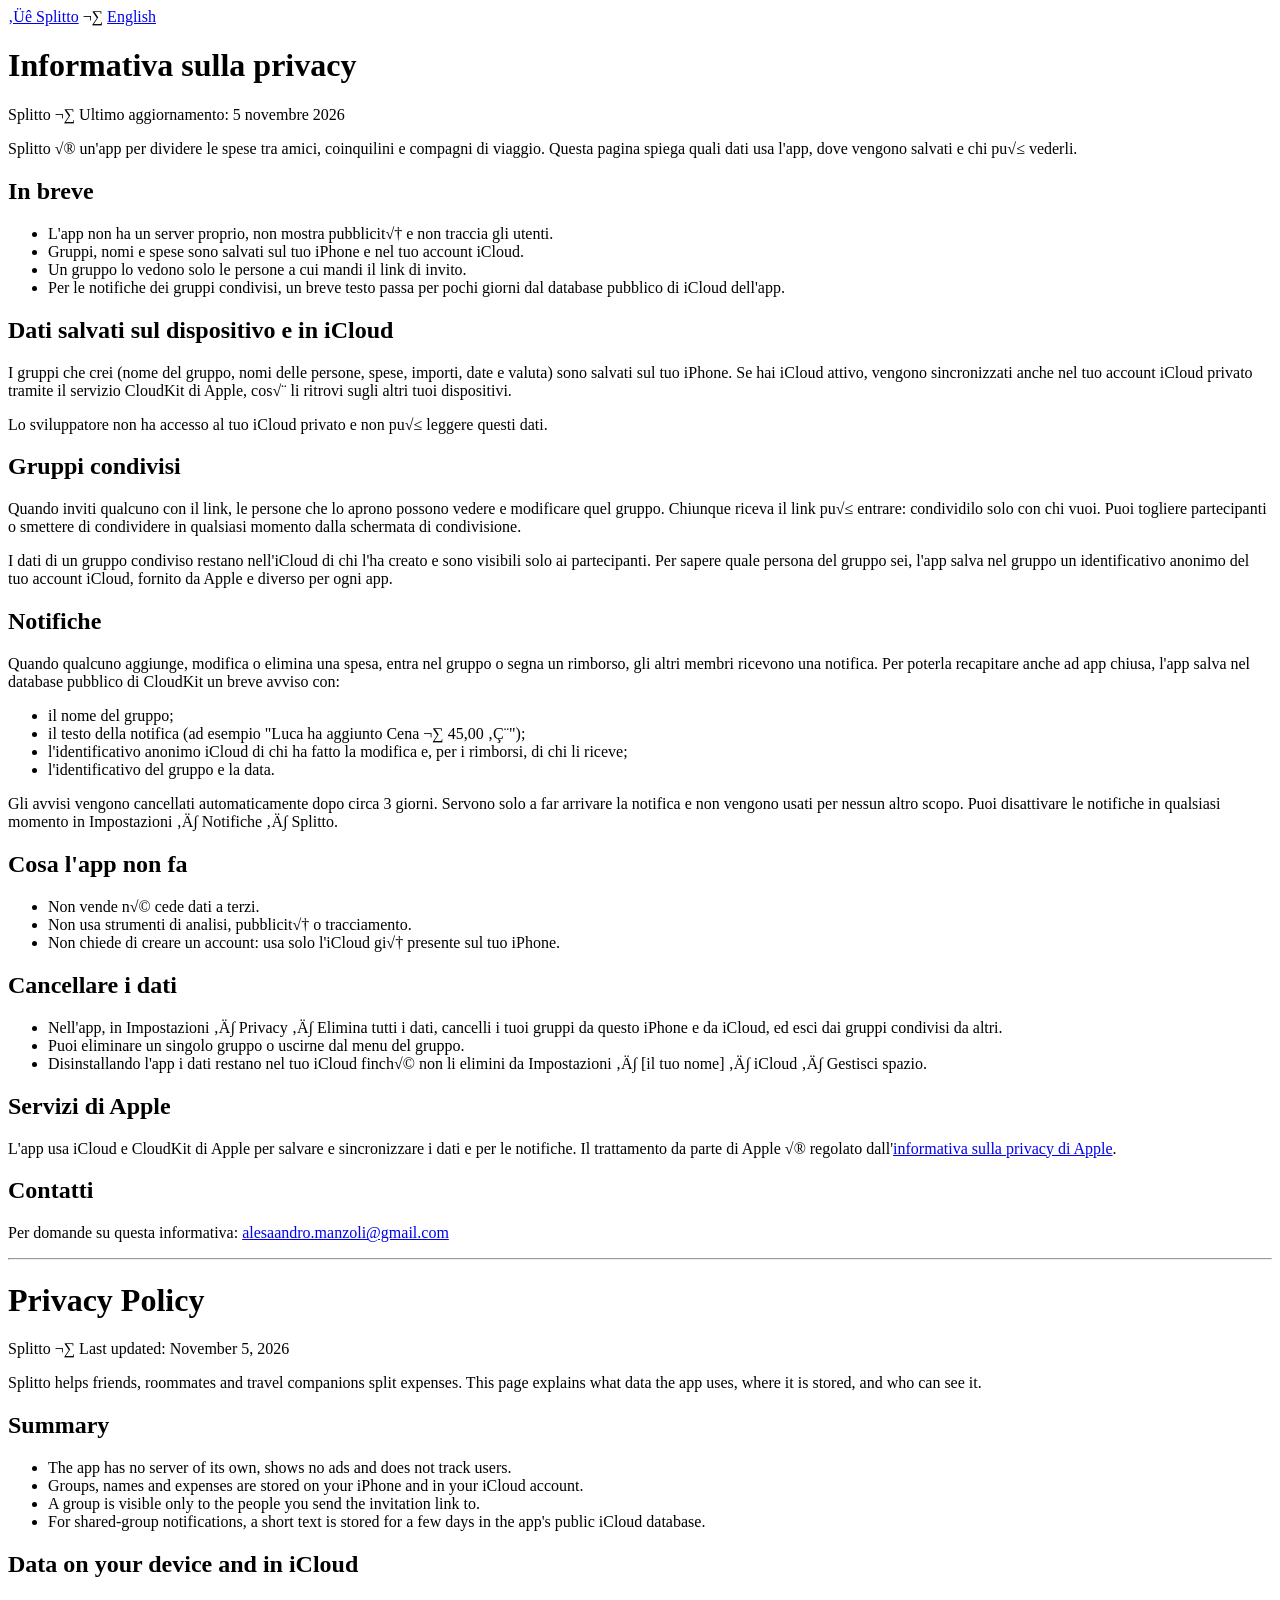
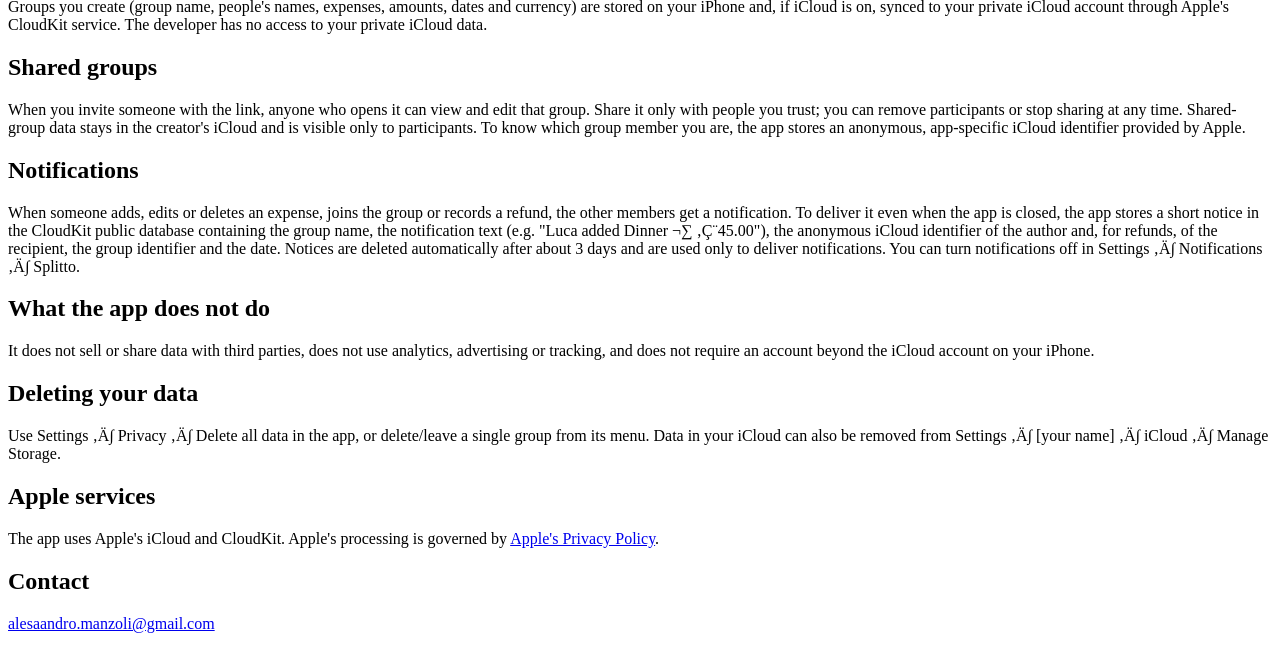
==== privacy.html @ c70d7dcc "Add privacy policy page for Splitto app This file contains the privacy policy for the Splitto app, d" ====
<!DOCTYPE html>
<html lang="it">
<head>
<meta charset="utf-8">
<meta name="viewport" content="width=device-width, initial-scale=1">
<title>Privacy ‚Äì Splitto</title>
<link rel="stylesheet" href="style.css">
</head>
<body>
<main>
<nav><a href="index.html">‚Üê Splitto</a> ¬∑ <a href="#english">English</a></nav>

<h1>Informativa sulla privacy</h1>
<p class="muted">Splitto ¬∑ Ultimo aggiornamento: 5 novembre 2026</p>

<p>Splitto √® un'app per dividere le spese tra amici, coinquilini e compagni di viaggio. Questa pagina spiega quali dati usa l'app, dove vengono salvati e chi pu√≤ vederli.</p>

<h2>In breve</h2>
<ul>
<li>L'app non ha un server proprio, non mostra pubblicit√† e non traccia gli utenti.</li>
<li>Gruppi, nomi e spese sono salvati sul tuo iPhone e nel tuo account iCloud.</li>
<li>Un gruppo lo vedono solo le persone a cui mandi il link di invito.</li>
<li>Per le notifiche dei gruppi condivisi, un breve testo passa per pochi giorni dal database pubblico di iCloud dell'app.</li>
</ul>

<h2>Dati salvati sul dispositivo e in iCloud</h2>
<p>I gruppi che crei (nome del gruppo, nomi delle persone, spese, importi, date e valuta) sono salvati sul tuo iPhone. Se hai iCloud attivo, vengono sincronizzati anche nel tuo account iCloud privato tramite il servizio CloudKit di Apple, cos√¨ li ritrovi sugli altri tuoi dispositivi.</p>
<p>Lo sviluppatore non ha accesso al tuo iCloud privato e non pu√≤ leggere questi dati.</p>

<h2>Gruppi condivisi</h2>
<p>Quando inviti qualcuno con il link, le persone che lo aprono possono vedere e modificare quel gruppo. Chiunque riceva il link pu√≤ entrare: condividilo solo con chi vuoi. Puoi togliere partecipanti o smettere di condividere in qualsiasi momento dalla schermata di condivisione.</p>
<p>I dati di un gruppo condiviso restano nell'iCloud di chi l'ha creato e sono visibili solo ai partecipanti. Per sapere quale persona del gruppo sei, l'app salva nel gruppo un identificativo anonimo del tuo account iCloud, fornito da Apple e diverso per ogni app.</p>

<h2>Notifiche</h2>
<p>Quando qualcuno aggiunge, modifica o elimina una spesa, entra nel gruppo o segna un rimborso, gli altri membri ricevono una notifica. Per poterla recapitare anche ad app chiusa, l'app salva nel database pubblico di CloudKit un breve avviso con:</p>
<ul>
<li>il nome del gruppo;</li>
<li>il testo della notifica (ad esempio "Luca ha aggiunto Cena ¬∑ 45,00 ‚Ç¨");</li>
<li>l'identificativo anonimo iCloud di chi ha fatto la modifica e, per i rimborsi, di chi li riceve;</li>
<li>l'identificativo del gruppo e la data.</li>
</ul>
<p>Gli avvisi vengono cancellati automaticamente dopo circa 3 giorni. Servono solo a far arrivare la notifica e non vengono usati per nessun altro scopo. Puoi disattivare le notifiche in qualsiasi momento in Impostazioni ‚Ä∫ Notifiche ‚Ä∫ Splitto.</p>

<h2>Cosa l'app non fa</h2>
<ul>
<li>Non vende n√© cede dati a terzi.</li>
<li>Non usa strumenti di analisi, pubblicit√† o tracciamento.</li>
<li>Non chiede di creare un account: usa solo l'iCloud gi√† presente sul tuo iPhone.</li>
</ul>

<h2>Cancellare i dati</h2>
<ul>
<li>Nell'app, in Impostazioni ‚Ä∫ Privacy ‚Ä∫ Elimina tutti i dati, cancelli i tuoi gruppi da questo iPhone e da iCloud, ed esci dai gruppi condivisi da altri.</li>
<li>Puoi eliminare un singolo gruppo o uscirne dal menu del gruppo.</li>
<li>Disinstallando l'app i dati restano nel tuo iCloud finch√© non li elimini da Impostazioni ‚Ä∫ [il tuo nome] ‚Ä∫ iCloud ‚Ä∫ Gestisci spazio.</li>
</ul>

<h2>Servizi di Apple</h2>
<p>L'app usa iCloud e CloudKit di Apple per salvare e sincronizzare i dati e per le notifiche. Il trattamento da parte di Apple √® regolato dall'<a href="https://www.apple.com/legal/privacy/">informativa sulla privacy di Apple</a>.</p>

<h2>Contatti</h2>
<p>Per domande su questa informativa: <a href="mailto:alesaandro.manzoli@gmail.com">alesaandro.manzoli@gmail.com</a></p>

<hr>

<h1 id="english">Privacy Policy</h1>
<p class="muted">Splitto ¬∑ Last updated: November 5, 2026</p>

<p>Splitto helps friends, roommates and travel companions split expenses. This page explains what data the app uses, where it is stored, and who can see it.</p>

<h2>Summary</h2>
<ul>
<li>The app has no server of its own, shows no ads and does not track users.</li>
<li>Groups, names and expenses are stored on your iPhone and in your iCloud account.</li>
<li>A group is visible only to the people you send the invitation link to.</li>
<li>For shared-group notifications, a short text is stored for a few days in the app's public iCloud database.</li>
</ul>

<h2>Data on your device and in iCloud</h2>
<p>Groups you create (group name, people's names, expenses, amounts, dates and currency) are stored on your iPhone and, if iCloud is on, synced to your private iCloud account through Apple's CloudKit service. The developer has no access to your private iCloud data.</p>

<h2>Shared groups</h2>
<p>When you invite someone with the link, anyone who opens it can view and edit that group. Share it only with people you trust; you can remove participants or stop sharing at any time. Shared-group data stays in the creator's iCloud and is visible only to participants. To know which group member you are, the app stores an anonymous, app-specific iCloud identifier provided by Apple.</p>

<h2>Notifications</h2>
<p>When someone adds, edits or deletes an expense, joins the group or records a refund, the other members get a notification. To deliver it even when the app is closed, the app stores a short notice in the CloudKit public database containing the group name, the notification text (e.g. "Luca added Dinner ¬∑ ‚Ç¨45.00"), the anonymous iCloud identifier of the author and, for refunds, of the recipient, the group identifier and the date. Notices are deleted automatically after about 3 days and are used only to deliver notifications. You can turn notifications off in Settings ‚Ä∫ Notifications ‚Ä∫ Splitto.</p>

<h2>What the app does not do</h2>
<p>It does not sell or share data with third parties, does not use analytics, advertising or tracking, and does not require an account beyond the iCloud account on your iPhone.</p>

<h2>Deleting your data</h2>
<p>Use Settings ‚Ä∫ Privacy ‚Ä∫ Delete all data in the app, or delete/leave a single group from its menu. Data in your iCloud can also be removed from Settings ‚Ä∫ [your name] ‚Ä∫ iCloud ‚Ä∫ Manage Storage.</p>

<h2>Apple services</h2>
<p>The app uses Apple's iCloud and CloudKit. Apple's processing is governed by <a href="https://www.apple.com/legal/privacy/">Apple's Privacy Policy</a>.</p>

<h2>Contact</h2>
<p><a href="mailto:alesaandro.manzoli@gmail.com">alesaandro.manzoli@gmail.com</a></p>
</main>
</body>
</html>
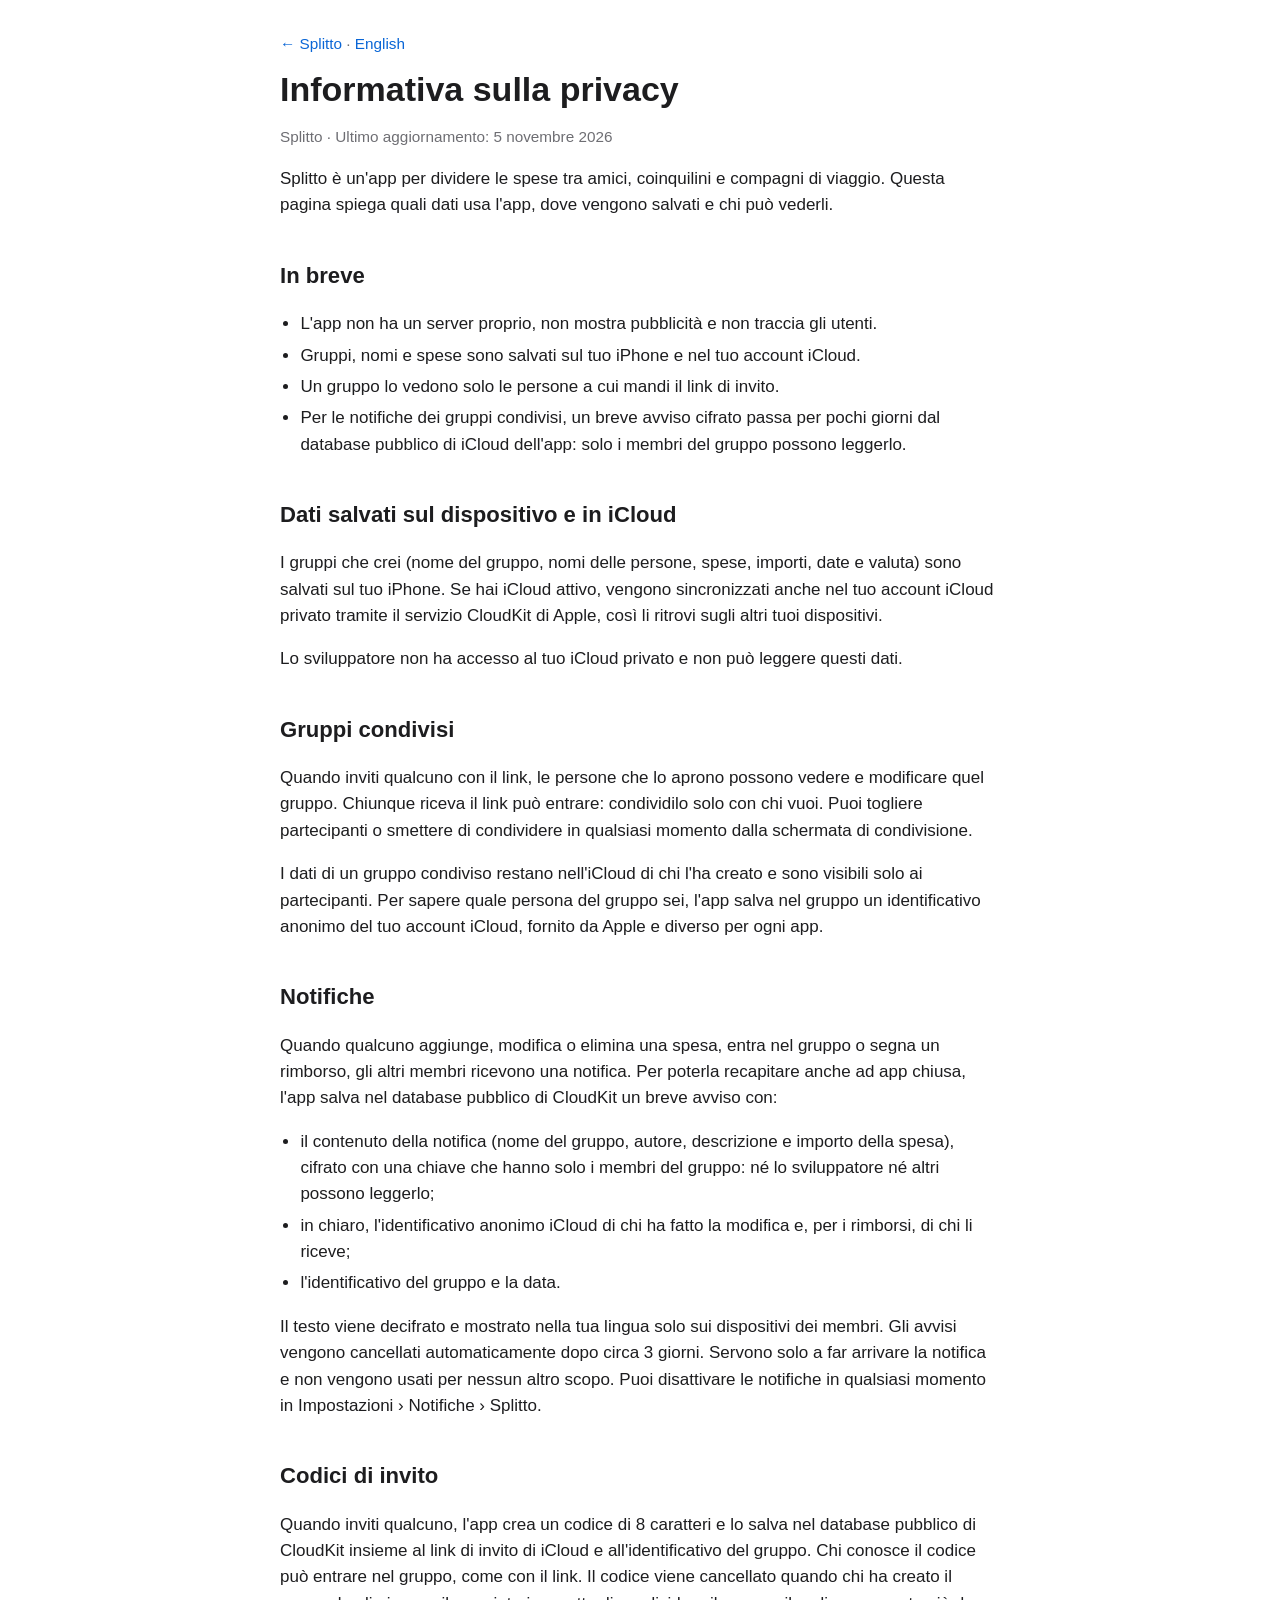
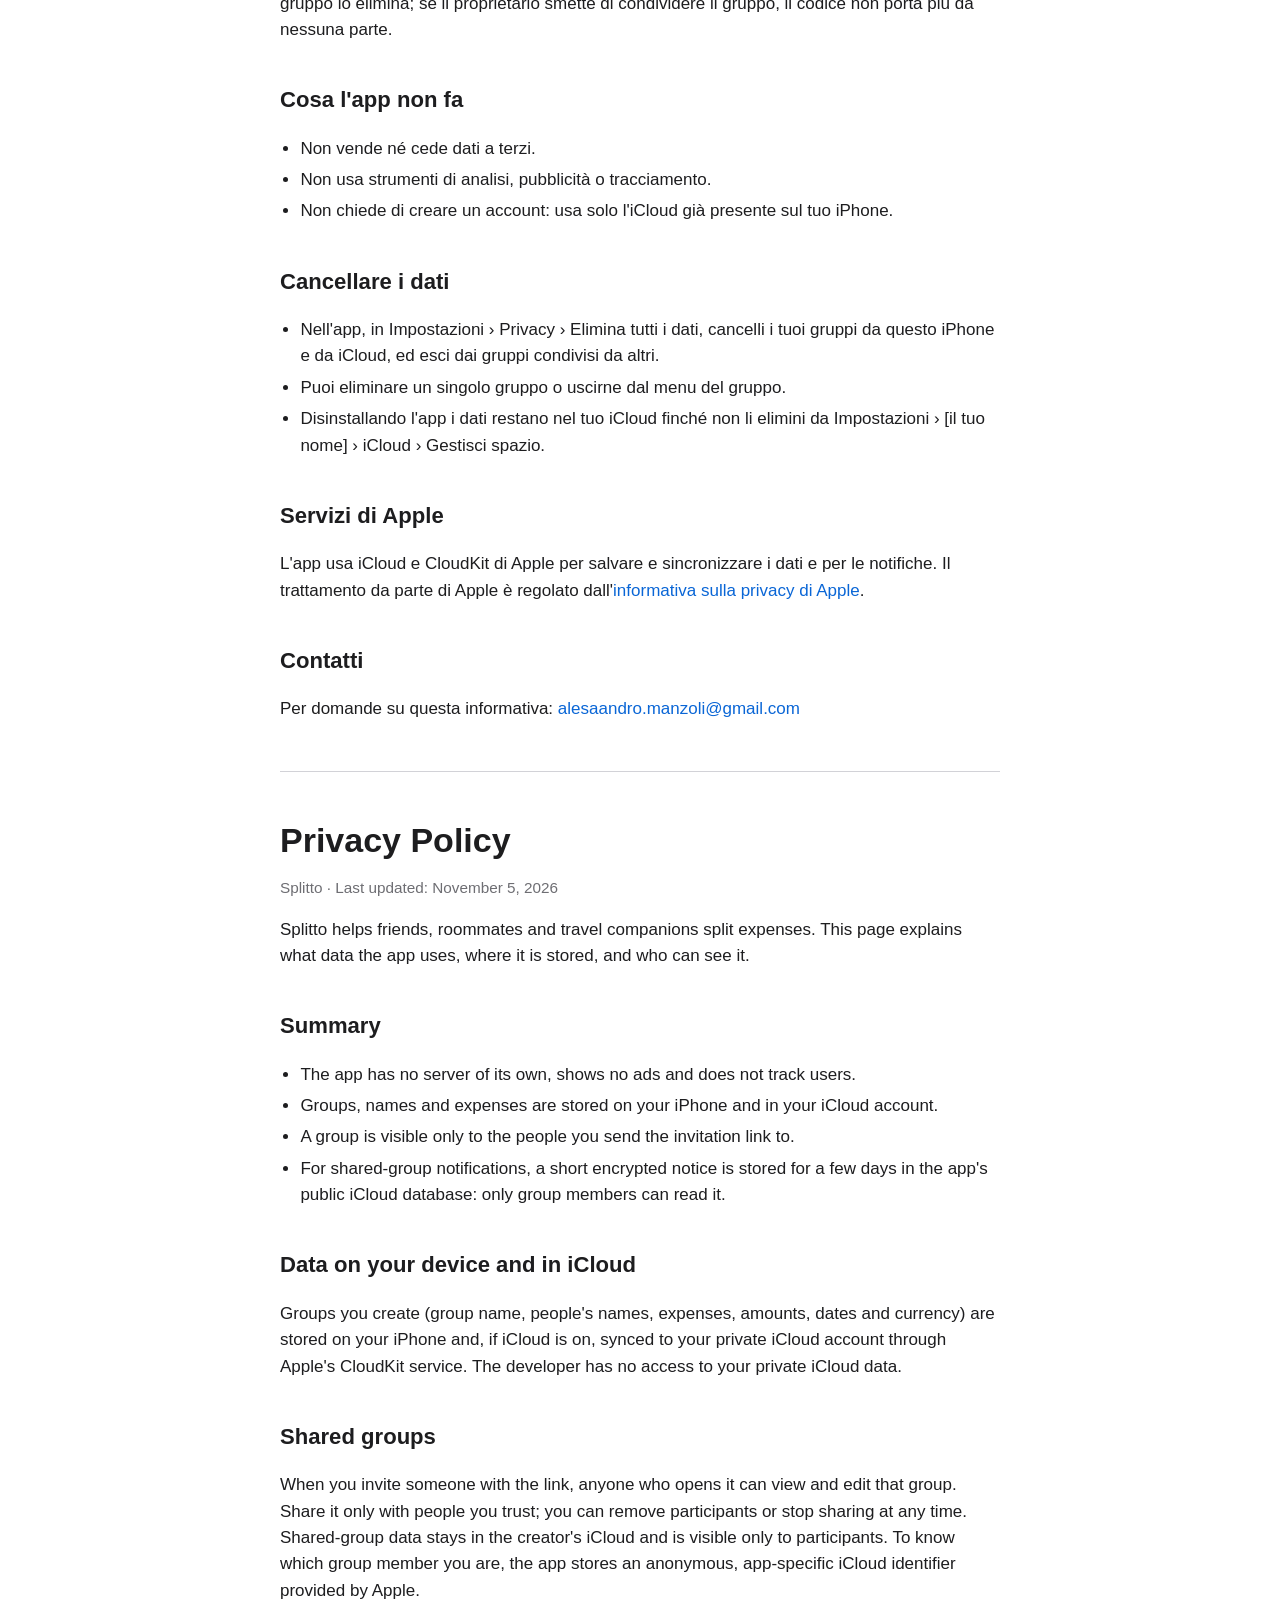
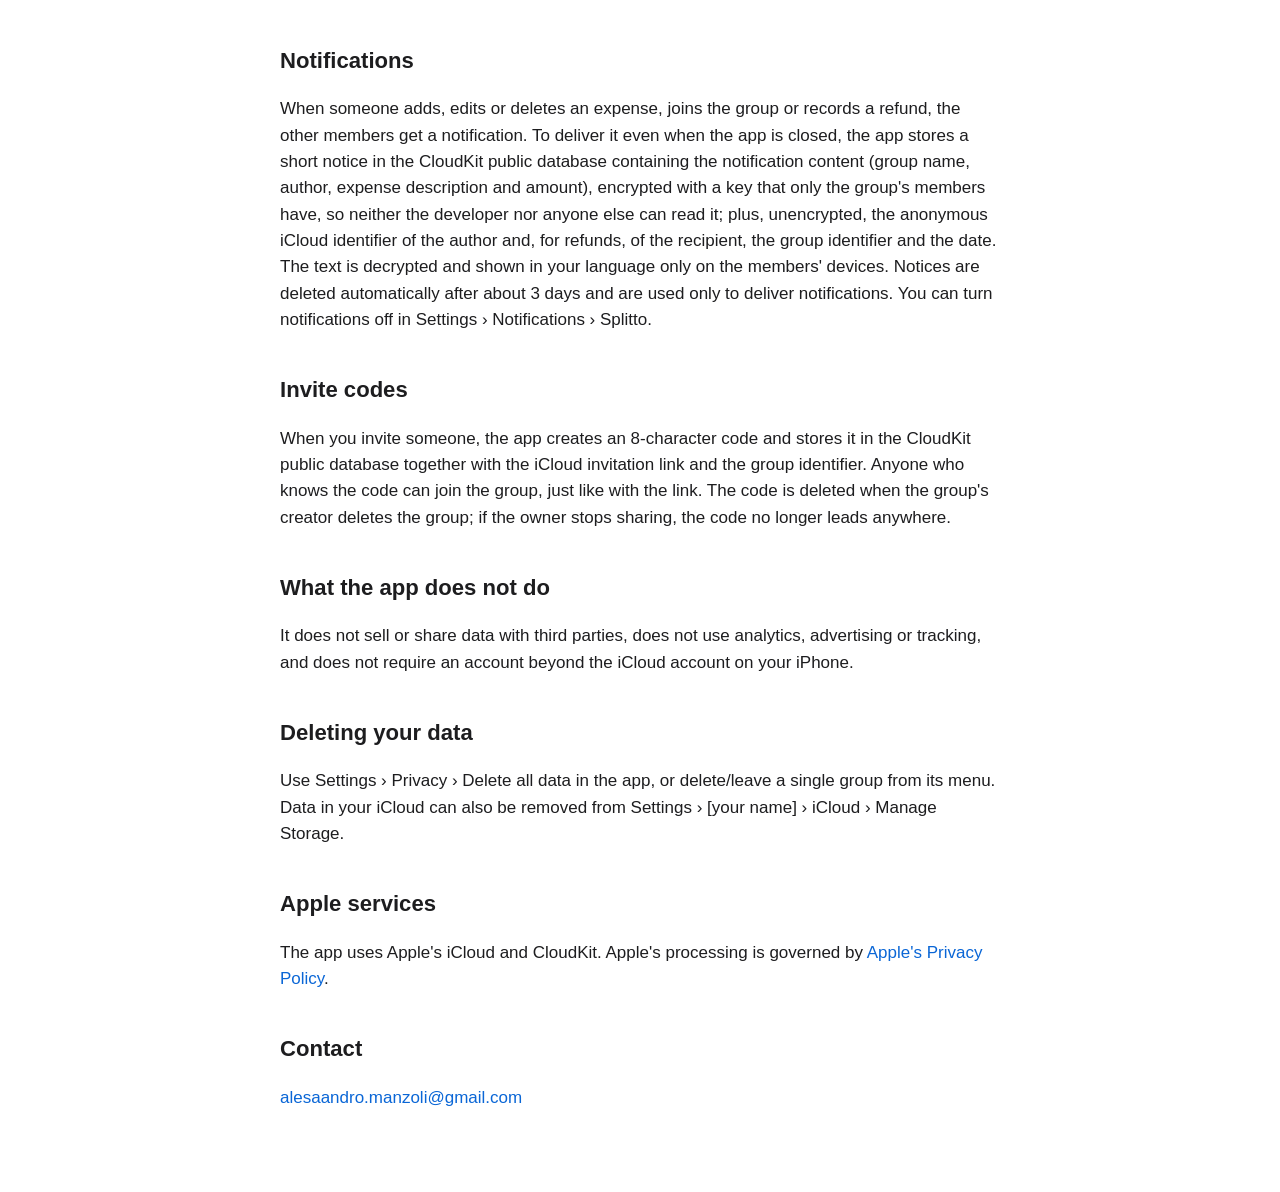
==== commit bb3721f9: "Add files via upload" ====
--- a/privacy.html
+++ b/privacy.html
@@ -3,60 +3,62 @@
 <head>
 <meta charset="utf-8">
 <meta name="viewport" content="width=device-width, initial-scale=1">
-<title>Privacy ‚Äì Splitto</title>
+<title>Privacy – Splitto</title>
 <link rel="stylesheet" href="style.css">
 </head>
 <body>
 <main>
-<nav><a href="index.html">‚Üê Splitto</a> ¬∑ <a href="#english">English</a></nav>
+<nav><a href="index.html">← Splitto</a> · <a href="#english">English</a></nav>
 
 <h1>Informativa sulla privacy</h1>
-<p class="muted">Splitto ¬∑ Ultimo aggiornamento: 5 novembre 2026</p>
+<p class="muted">Splitto · Ultimo aggiornamento: 5 novembre 2026</p>
 
-<p>Splitto √® un'app per dividere le spese tra amici, coinquilini e compagni di viaggio. Questa pagina spiega quali dati usa l'app, dove vengono salvati e chi pu√≤ vederli.</p>
+<p>Splitto è un'app per dividere le spese tra amici, coinquilini e compagni di viaggio. Questa pagina spiega quali dati usa l'app, dove vengono salvati e chi può vederli.</p>
 
 <h2>In breve</h2>
 <ul>
-<li>L'app non ha un server proprio, non mostra pubblicit√† e non traccia gli utenti.</li>
+<li>L'app non ha un server proprio, non mostra pubblicità e non traccia gli utenti.</li>
 <li>Gruppi, nomi e spese sono salvati sul tuo iPhone e nel tuo account iCloud.</li>
 <li>Un gruppo lo vedono solo le persone a cui mandi il link di invito.</li>
-<li>Per le notifiche dei gruppi condivisi, un breve testo passa per pochi giorni dal database pubblico di iCloud dell'app.</li>
+<li>Per le notifiche dei gruppi condivisi, un breve avviso cifrato passa per pochi giorni dal database pubblico di iCloud dell'app: solo i membri del gruppo possono leggerlo.</li>
 </ul>
 
 <h2>Dati salvati sul dispositivo e in iCloud</h2>
-<p>I gruppi che crei (nome del gruppo, nomi delle persone, spese, importi, date e valuta) sono salvati sul tuo iPhone. Se hai iCloud attivo, vengono sincronizzati anche nel tuo account iCloud privato tramite il servizio CloudKit di Apple, cos√¨ li ritrovi sugli altri tuoi dispositivi.</p>
-<p>Lo sviluppatore non ha accesso al tuo iCloud privato e non pu√≤ leggere questi dati.</p>
+<p>I gruppi che crei (nome del gruppo, nomi delle persone, spese, importi, date e valuta) sono salvati sul tuo iPhone. Se hai iCloud attivo, vengono sincronizzati anche nel tuo account iCloud privato tramite il servizio CloudKit di Apple, così li ritrovi sugli altri tuoi dispositivi.</p>
+<p>Lo sviluppatore non ha accesso al tuo iCloud privato e non può leggere questi dati.</p>
 
 <h2>Gruppi condivisi</h2>
-<p>Quando inviti qualcuno con il link, le persone che lo aprono possono vedere e modificare quel gruppo. Chiunque riceva il link pu√≤ entrare: condividilo solo con chi vuoi. Puoi togliere partecipanti o smettere di condividere in qualsiasi momento dalla schermata di condivisione.</p>
+<p>Quando inviti qualcuno con il link, le persone che lo aprono possono vedere e modificare quel gruppo. Chiunque riceva il link può entrare: condividilo solo con chi vuoi. Puoi togliere partecipanti o smettere di condividere in qualsiasi momento dalla schermata di condivisione.</p>
 <p>I dati di un gruppo condiviso restano nell'iCloud di chi l'ha creato e sono visibili solo ai partecipanti. Per sapere quale persona del gruppo sei, l'app salva nel gruppo un identificativo anonimo del tuo account iCloud, fornito da Apple e diverso per ogni app.</p>
 
 <h2>Notifiche</h2>
 <p>Quando qualcuno aggiunge, modifica o elimina una spesa, entra nel gruppo o segna un rimborso, gli altri membri ricevono una notifica. Per poterla recapitare anche ad app chiusa, l'app salva nel database pubblico di CloudKit un breve avviso con:</p>
 <ul>
-<li>il nome del gruppo;</li>
-<li>il testo della notifica (ad esempio "Luca ha aggiunto Cena ¬∑ 45,00 ‚Ç¨");</li>
-<li>l'identificativo anonimo iCloud di chi ha fatto la modifica e, per i rimborsi, di chi li riceve;</li>
+<li>il contenuto della notifica (nome del gruppo, autore, descrizione e importo della spesa), cifrato con una chiave che hanno solo i membri del gruppo: né lo sviluppatore né altri possono leggerlo;</li>
+<li>in chiaro, l'identificativo anonimo iCloud di chi ha fatto la modifica e, per i rimborsi, di chi li riceve;</li>
 <li>l'identificativo del gruppo e la data.</li>
 </ul>
-<p>Gli avvisi vengono cancellati automaticamente dopo circa 3 giorni. Servono solo a far arrivare la notifica e non vengono usati per nessun altro scopo. Puoi disattivare le notifiche in qualsiasi momento in Impostazioni ‚Ä∫ Notifiche ‚Ä∫ Splitto.</p>
+<p>Il testo viene decifrato e mostrato nella tua lingua solo sui dispositivi dei membri. Gli avvisi vengono cancellati automaticamente dopo circa 3 giorni. Servono solo a far arrivare la notifica e non vengono usati per nessun altro scopo. Puoi disattivare le notifiche in qualsiasi momento in Impostazioni › Notifiche › Splitto.</p>
+
+<h2>Codici di invito</h2>
+<p>Quando inviti qualcuno, l'app crea un codice di 8 caratteri e lo salva nel database pubblico di CloudKit insieme al link di invito di iCloud e all'identificativo del gruppo. Chi conosce il codice può entrare nel gruppo, come con il link. Il codice viene cancellato quando chi ha creato il gruppo lo elimina; se il proprietario smette di condividere il gruppo, il codice non porta più da nessuna parte.</p>
 
 <h2>Cosa l'app non fa</h2>
 <ul>
-<li>Non vende n√© cede dati a terzi.</li>
-<li>Non usa strumenti di analisi, pubblicit√† o tracciamento.</li>
-<li>Non chiede di creare un account: usa solo l'iCloud gi√† presente sul tuo iPhone.</li>
+<li>Non vende né cede dati a terzi.</li>
+<li>Non usa strumenti di analisi, pubblicità o tracciamento.</li>
+<li>Non chiede di creare un account: usa solo l'iCloud già presente sul tuo iPhone.</li>
 </ul>
 
 <h2>Cancellare i dati</h2>
 <ul>
-<li>Nell'app, in Impostazioni ‚Ä∫ Privacy ‚Ä∫ Elimina tutti i dati, cancelli i tuoi gruppi da questo iPhone e da iCloud, ed esci dai gruppi condivisi da altri.</li>
+<li>Nell'app, in Impostazioni › Privacy › Elimina tutti i dati, cancelli i tuoi gruppi da questo iPhone e da iCloud, ed esci dai gruppi condivisi da altri.</li>
 <li>Puoi eliminare un singolo gruppo o uscirne dal menu del gruppo.</li>
-<li>Disinstallando l'app i dati restano nel tuo iCloud finch√© non li elimini da Impostazioni ‚Ä∫ [il tuo nome] ‚Ä∫ iCloud ‚Ä∫ Gestisci spazio.</li>
+<li>Disinstallando l'app i dati restano nel tuo iCloud finché non li elimini da Impostazioni › [il tuo nome] › iCloud › Gestisci spazio.</li>
 </ul>
 
 <h2>Servizi di Apple</h2>
-<p>L'app usa iCloud e CloudKit di Apple per salvare e sincronizzare i dati e per le notifiche. Il trattamento da parte di Apple √® regolato dall'<a href="https://www.apple.com/legal/privacy/">informativa sulla privacy di Apple</a>.</p>
+<p>L'app usa iCloud e CloudKit di Apple per salvare e sincronizzare i dati e per le notifiche. Il trattamento da parte di Apple è regolato dall'<a href="https://www.apple.com/legal/privacy/">informativa sulla privacy di Apple</a>.</p>
 
 <h2>Contatti</h2>
 <p>Per domande su questa informativa: <a href="mailto:alesaandro.manzoli@gmail.com">alesaandro.manzoli@gmail.com</a></p>
@@ -64,7 +66,7 @@
 <hr>
 
 <h1 id="english">Privacy Policy</h1>
-<p class="muted">Splitto ¬∑ Last updated: November 5, 2026</p>
+<p class="muted">Splitto · Last updated: November 5, 2026</p>
 
 <p>Splitto helps friends, roommates and travel companions split expenses. This page explains what data the app uses, where it is stored, and who can see it.</p>
 
@@ -73,7 +75,7 @@
 <li>The app has no server of its own, shows no ads and does not track users.</li>
 <li>Groups, names and expenses are stored on your iPhone and in your iCloud account.</li>
 <li>A group is visible only to the people you send the invitation link to.</li>
-<li>For shared-group notifications, a short text is stored for a few days in the app's public iCloud database.</li>
+<li>For shared-group notifications, a short encrypted notice is stored for a few days in the app's public iCloud database: only group members can read it.</li>
 </ul>
 
 <h2>Data on your device and in iCloud</h2>
@@ -83,13 +85,16 @@
 <p>When you invite someone with the link, anyone who opens it can view and edit that group. Share it only with people you trust; you can remove participants or stop sharing at any time. Shared-group data stays in the creator's iCloud and is visible only to participants. To know which group member you are, the app stores an anonymous, app-specific iCloud identifier provided by Apple.</p>
 
 <h2>Notifications</h2>
-<p>When someone adds, edits or deletes an expense, joins the group or records a refund, the other members get a notification. To deliver it even when the app is closed, the app stores a short notice in the CloudKit public database containing the group name, the notification text (e.g. "Luca added Dinner ¬∑ ‚Ç¨45.00"), the anonymous iCloud identifier of the author and, for refunds, of the recipient, the group identifier and the date. Notices are deleted automatically after about 3 days and are used only to deliver notifications. You can turn notifications off in Settings ‚Ä∫ Notifications ‚Ä∫ Splitto.</p>
+<p>When someone adds, edits or deletes an expense, joins the group or records a refund, the other members get a notification. To deliver it even when the app is closed, the app stores a short notice in the CloudKit public database containing the notification content (group name, author, expense description and amount), encrypted with a key that only the group's members have, so neither the developer nor anyone else can read it; plus, unencrypted, the anonymous iCloud identifier of the author and, for refunds, of the recipient, the group identifier and the date. The text is decrypted and shown in your language only on the members' devices. Notices are deleted automatically after about 3 days and are used only to deliver notifications. You can turn notifications off in Settings › Notifications › Splitto.</p>
+
+<h2>Invite codes</h2>
+<p>When you invite someone, the app creates an 8-character code and stores it in the CloudKit public database together with the iCloud invitation link and the group identifier. Anyone who knows the code can join the group, just like with the link. The code is deleted when the group's creator deletes the group; if the owner stops sharing, the code no longer leads anywhere.</p>
 
 <h2>What the app does not do</h2>
 <p>It does not sell or share data with third parties, does not use analytics, advertising or tracking, and does not require an account beyond the iCloud account on your iPhone.</p>
 
 <h2>Deleting your data</h2>
-<p>Use Settings ‚Ä∫ Privacy ‚Ä∫ Delete all data in the app, or delete/leave a single group from its menu. Data in your iCloud can also be removed from Settings ‚Ä∫ [your name] ‚Ä∫ iCloud ‚Ä∫ Manage Storage.</p>
+<p>Use Settings › Privacy › Delete all data in the app, or delete/leave a single group from its menu. Data in your iCloud can also be removed from Settings › [your name] › iCloud › Manage Storage.</p>
 
 <h2>Apple services</h2>
 <p>The app uses Apple's iCloud and CloudKit. Apple's processing is governed by <a href="https://www.apple.com/legal/privacy/">Apple's Privacy Policy</a>.</p>
--- a/style.css
+++ b/style.css
@@ -0,0 +1,45 @@
+:root {
+    color-scheme: light dark;
+    --text: #1d1d1f;
+    --muted: #6e6e73;
+    --accent: #0a66d6;
+    --background: #ffffff;
+    --rule: #d2d2d7;
+}
+
+@media (prefers-color-scheme: dark) {
+    :root {
+        --text: #f5f5f7;
+        --muted: #a1a1a6;
+        --accent: #4ea1ff;
+        --background: #000000;
+        --rule: #424245;
+    }
+}
+
+body {
+    margin: 0;
+    background: var(--background);
+    color: var(--text);
+    font: 17px/1.55 -apple-system, BlinkMacSystemFont, "Segoe UI", Helvetica, Arial, sans-serif;
+}
+
+main {
+    max-width: 720px;
+    margin: 0 auto;
+    padding: 32px 20px 64px;
+}
+
+h1 { font-size: 2em; line-height: 1.2; margin: 0.4em 0 0.2em; }
+h2 { font-size: 1.3em; margin-top: 1.8em; }
+h3 { font-size: 1.05em; margin: 1.4em 0 0.3em; }
+
+a { color: var(--accent); text-decoration: none; }
+a:hover { text-decoration: underline; }
+
+.muted, nav { color: var(--muted); font-size: 0.9em; }
+.lead { font-size: 1.15em; }
+
+hr { border: 0; border-top: 1px solid var(--rule); margin: 48px 0; }
+ul { padding-left: 1.2em; }
+li { margin: 0.3em 0; }
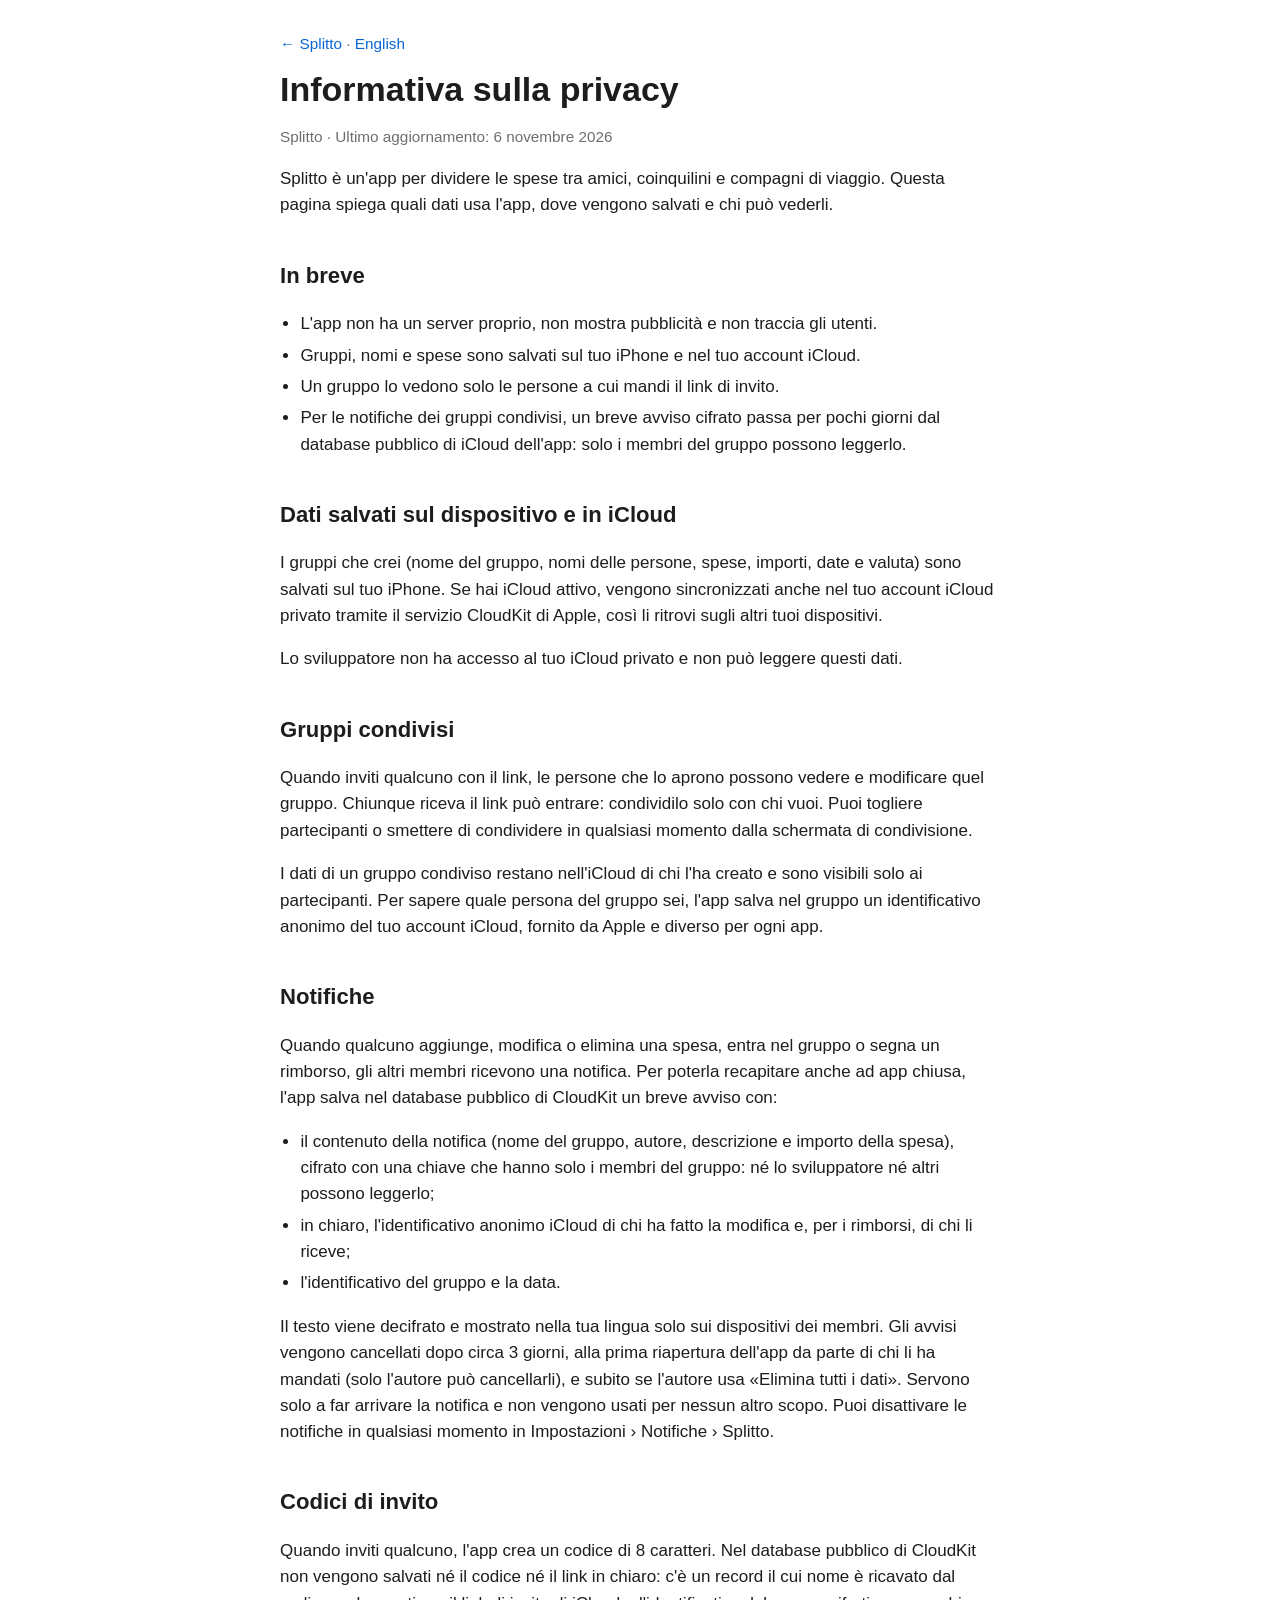
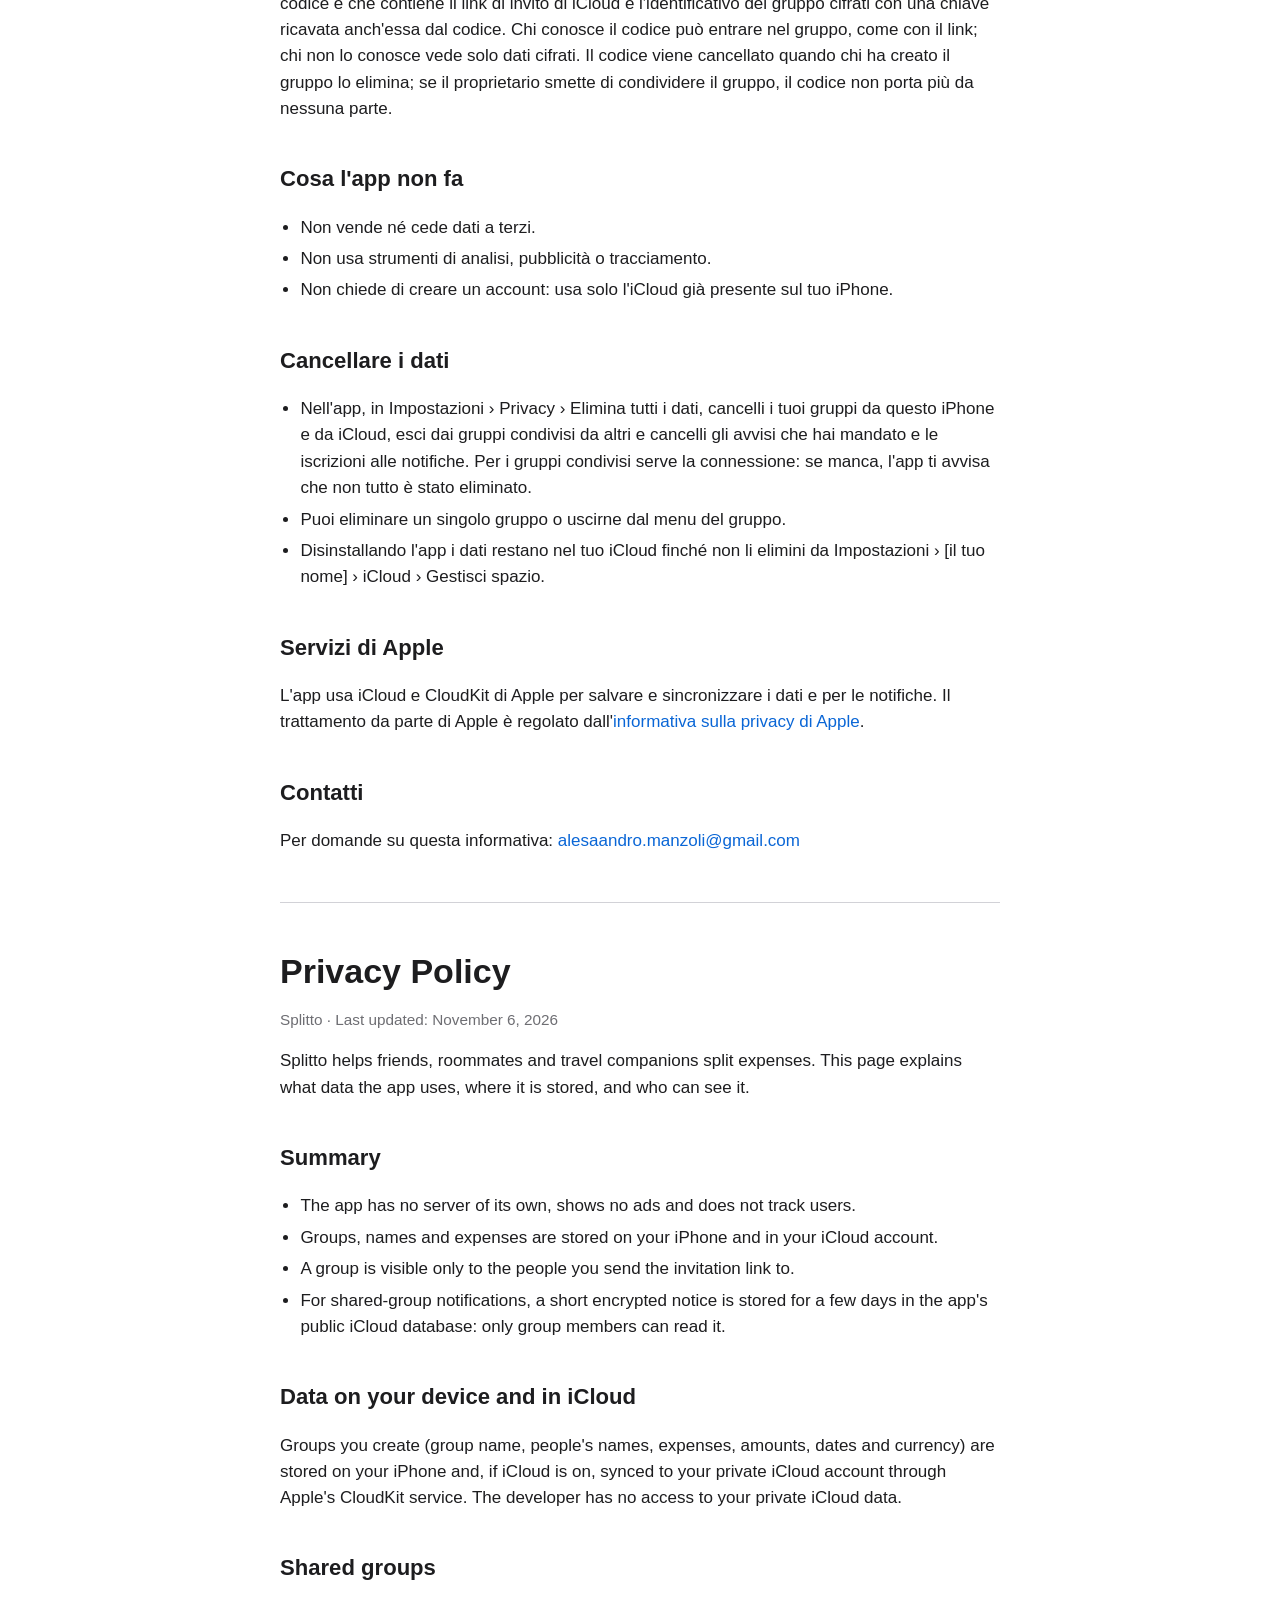
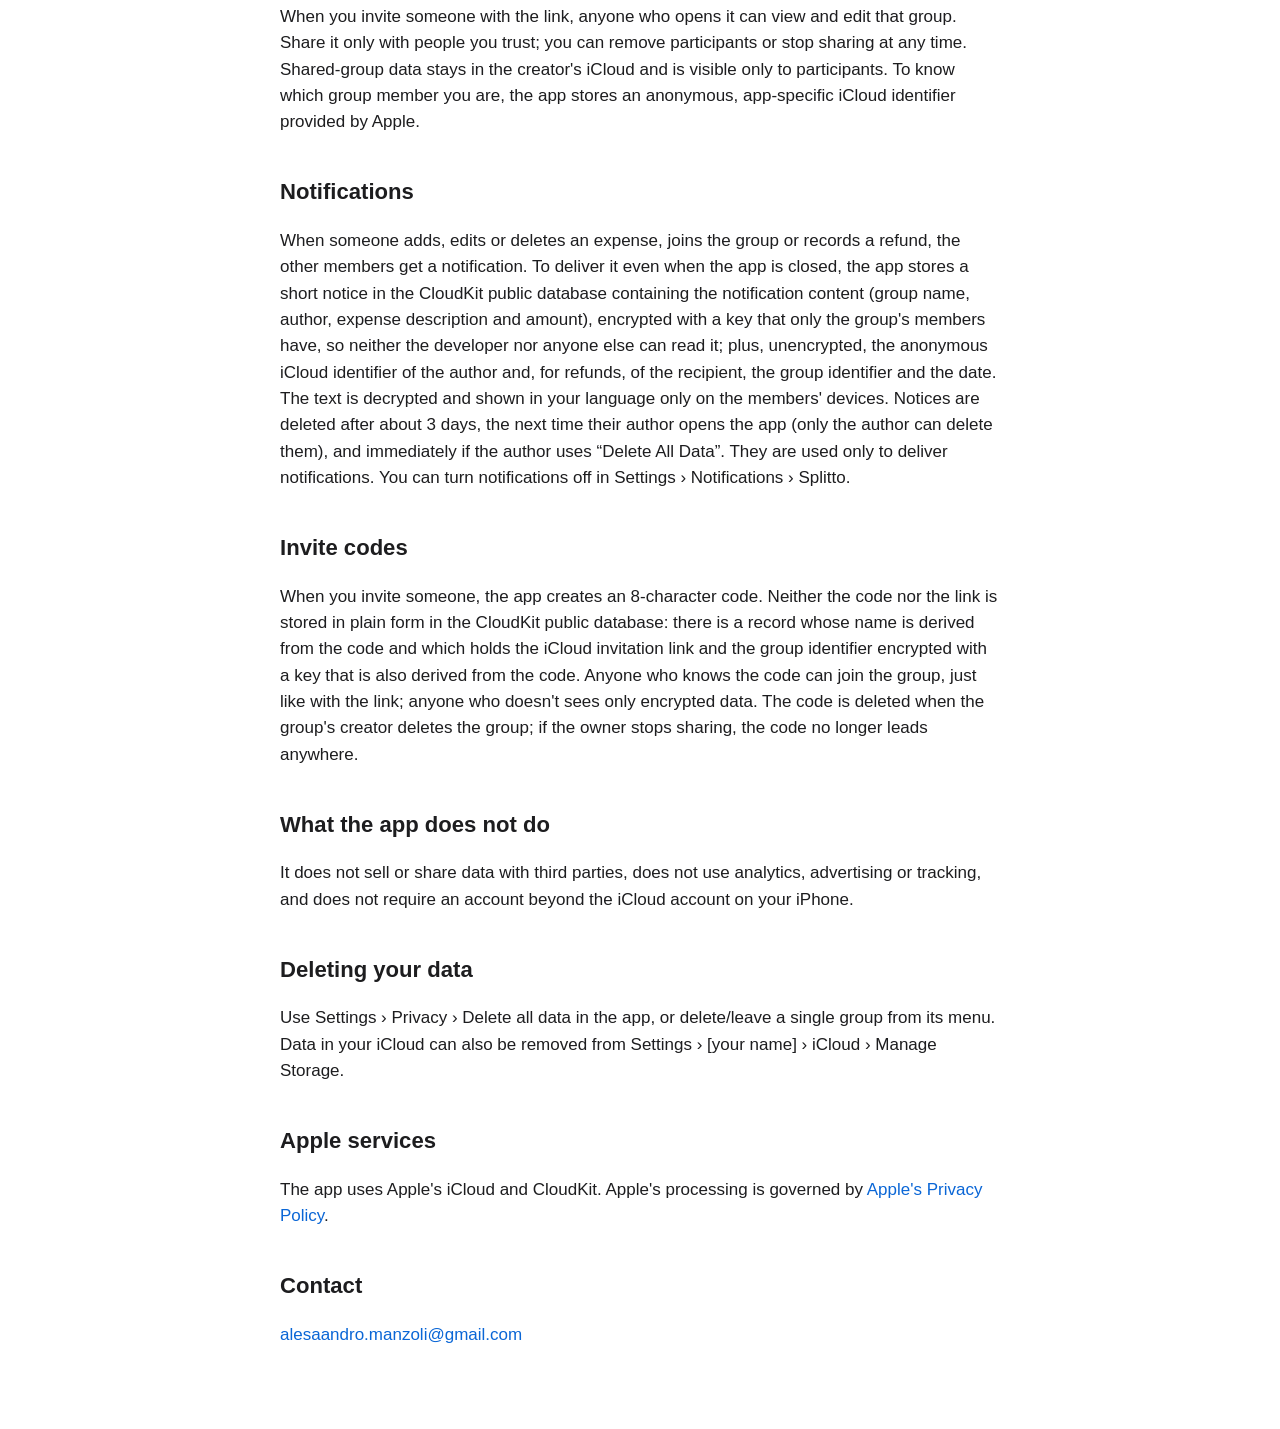
==== commit 93dba0f4: "Aggiorna la privacy policy al 6 novembre 2026" ====
--- a/privacy.html
+++ b/privacy.html
@@ -11,7 +11,7 @@
 <nav><a href="index.html">← Splitto</a> · <a href="#english">English</a></nav>
 
 <h1>Informativa sulla privacy</h1>
-<p class="muted">Splitto · Ultimo aggiornamento: 5 novembre 2026</p>
+<p class="muted">Splitto · Ultimo aggiornamento: 6 novembre 2026</p>
 
 <p>Splitto è un'app per dividere le spese tra amici, coinquilini e compagni di viaggio. Questa pagina spiega quali dati usa l'app, dove vengono salvati e chi può vederli.</p>
 
@@ -38,10 +38,10 @@
 <li>in chiaro, l'identificativo anonimo iCloud di chi ha fatto la modifica e, per i rimborsi, di chi li riceve;</li>
 <li>l'identificativo del gruppo e la data.</li>
 </ul>
-<p>Il testo viene decifrato e mostrato nella tua lingua solo sui dispositivi dei membri. Gli avvisi vengono cancellati automaticamente dopo circa 3 giorni. Servono solo a far arrivare la notifica e non vengono usati per nessun altro scopo. Puoi disattivare le notifiche in qualsiasi momento in Impostazioni › Notifiche › Splitto.</p>
+<p>Il testo viene decifrato e mostrato nella tua lingua solo sui dispositivi dei membri. Gli avvisi vengono cancellati dopo circa 3 giorni, alla prima riapertura dell'app da parte di chi li ha mandati (solo l'autore può cancellarli), e subito se l'autore usa «Elimina tutti i dati». Servono solo a far arrivare la notifica e non vengono usati per nessun altro scopo. Puoi disattivare le notifiche in qualsiasi momento in Impostazioni › Notifiche › Splitto.</p>
 
 <h2>Codici di invito</h2>
-<p>Quando inviti qualcuno, l'app crea un codice di 8 caratteri e lo salva nel database pubblico di CloudKit insieme al link di invito di iCloud e all'identificativo del gruppo. Chi conosce il codice può entrare nel gruppo, come con il link. Il codice viene cancellato quando chi ha creato il gruppo lo elimina; se il proprietario smette di condividere il gruppo, il codice non porta più da nessuna parte.</p>
+<p>Quando inviti qualcuno, l'app crea un codice di 8 caratteri. Nel database pubblico di CloudKit non vengono salvati né il codice né il link in chiaro: c'è un record il cui nome è ricavato dal codice e che contiene il link di invito di iCloud e l'identificativo del gruppo cifrati con una chiave ricavata anch'essa dal codice. Chi conosce il codice può entrare nel gruppo, come con il link; chi non lo conosce vede solo dati cifrati. Il codice viene cancellato quando chi ha creato il gruppo lo elimina; se il proprietario smette di condividere il gruppo, il codice non porta più da nessuna parte.</p>
 
 <h2>Cosa l'app non fa</h2>
 <ul>
@@ -52,7 +52,7 @@
 
 <h2>Cancellare i dati</h2>
 <ul>
-<li>Nell'app, in Impostazioni › Privacy › Elimina tutti i dati, cancelli i tuoi gruppi da questo iPhone e da iCloud, ed esci dai gruppi condivisi da altri.</li>
+<li>Nell'app, in Impostazioni › Privacy › Elimina tutti i dati, cancelli i tuoi gruppi da questo iPhone e da iCloud, esci dai gruppi condivisi da altri e cancelli gli avvisi che hai mandato e le iscrizioni alle notifiche. Per i gruppi condivisi serve la connessione: se manca, l'app ti avvisa che non tutto è stato eliminato.</li>
 <li>Puoi eliminare un singolo gruppo o uscirne dal menu del gruppo.</li>
 <li>Disinstallando l'app i dati restano nel tuo iCloud finché non li elimini da Impostazioni › [il tuo nome] › iCloud › Gestisci spazio.</li>
 </ul>
@@ -66,7 +66,7 @@
 <hr>
 
 <h1 id="english">Privacy Policy</h1>
-<p class="muted">Splitto · Last updated: November 5, 2026</p>
+<p class="muted">Splitto · Last updated: November 6, 2026</p>
 
 <p>Splitto helps friends, roommates and travel companions split expenses. This page explains what data the app uses, where it is stored, and who can see it.</p>
 
@@ -85,10 +85,10 @@
 <p>When you invite someone with the link, anyone who opens it can view and edit that group. Share it only with people you trust; you can remove participants or stop sharing at any time. Shared-group data stays in the creator's iCloud and is visible only to participants. To know which group member you are, the app stores an anonymous, app-specific iCloud identifier provided by Apple.</p>
 
 <h2>Notifications</h2>
-<p>When someone adds, edits or deletes an expense, joins the group or records a refund, the other members get a notification. To deliver it even when the app is closed, the app stores a short notice in the CloudKit public database containing the notification content (group name, author, expense description and amount), encrypted with a key that only the group's members have, so neither the developer nor anyone else can read it; plus, unencrypted, the anonymous iCloud identifier of the author and, for refunds, of the recipient, the group identifier and the date. The text is decrypted and shown in your language only on the members' devices. Notices are deleted automatically after about 3 days and are used only to deliver notifications. You can turn notifications off in Settings › Notifications › Splitto.</p>
+<p>When someone adds, edits or deletes an expense, joins the group or records a refund, the other members get a notification. To deliver it even when the app is closed, the app stores a short notice in the CloudKit public database containing the notification content (group name, author, expense description and amount), encrypted with a key that only the group's members have, so neither the developer nor anyone else can read it; plus, unencrypted, the anonymous iCloud identifier of the author and, for refunds, of the recipient, the group identifier and the date. The text is decrypted and shown in your language only on the members' devices. Notices are deleted after about 3 days, the next time their author opens the app (only the author can delete them), and immediately if the author uses “Delete All Data”. They are used only to deliver notifications. You can turn notifications off in Settings › Notifications › Splitto.</p>
 
 <h2>Invite codes</h2>
-<p>When you invite someone, the app creates an 8-character code and stores it in the CloudKit public database together with the iCloud invitation link and the group identifier. Anyone who knows the code can join the group, just like with the link. The code is deleted when the group's creator deletes the group; if the owner stops sharing, the code no longer leads anywhere.</p>
+<p>When you invite someone, the app creates an 8-character code. Neither the code nor the link is stored in plain form in the CloudKit public database: there is a record whose name is derived from the code and which holds the iCloud invitation link and the group identifier encrypted with a key that is also derived from the code. Anyone who knows the code can join the group, just like with the link; anyone who doesn't sees only encrypted data. The code is deleted when the group's creator deletes the group; if the owner stops sharing, the code no longer leads anywhere.</p>
 
 <h2>What the app does not do</h2>
 <p>It does not sell or share data with third parties, does not use analytics, advertising or tracking, and does not require an account beyond the iCloud account on your iPhone.</p>
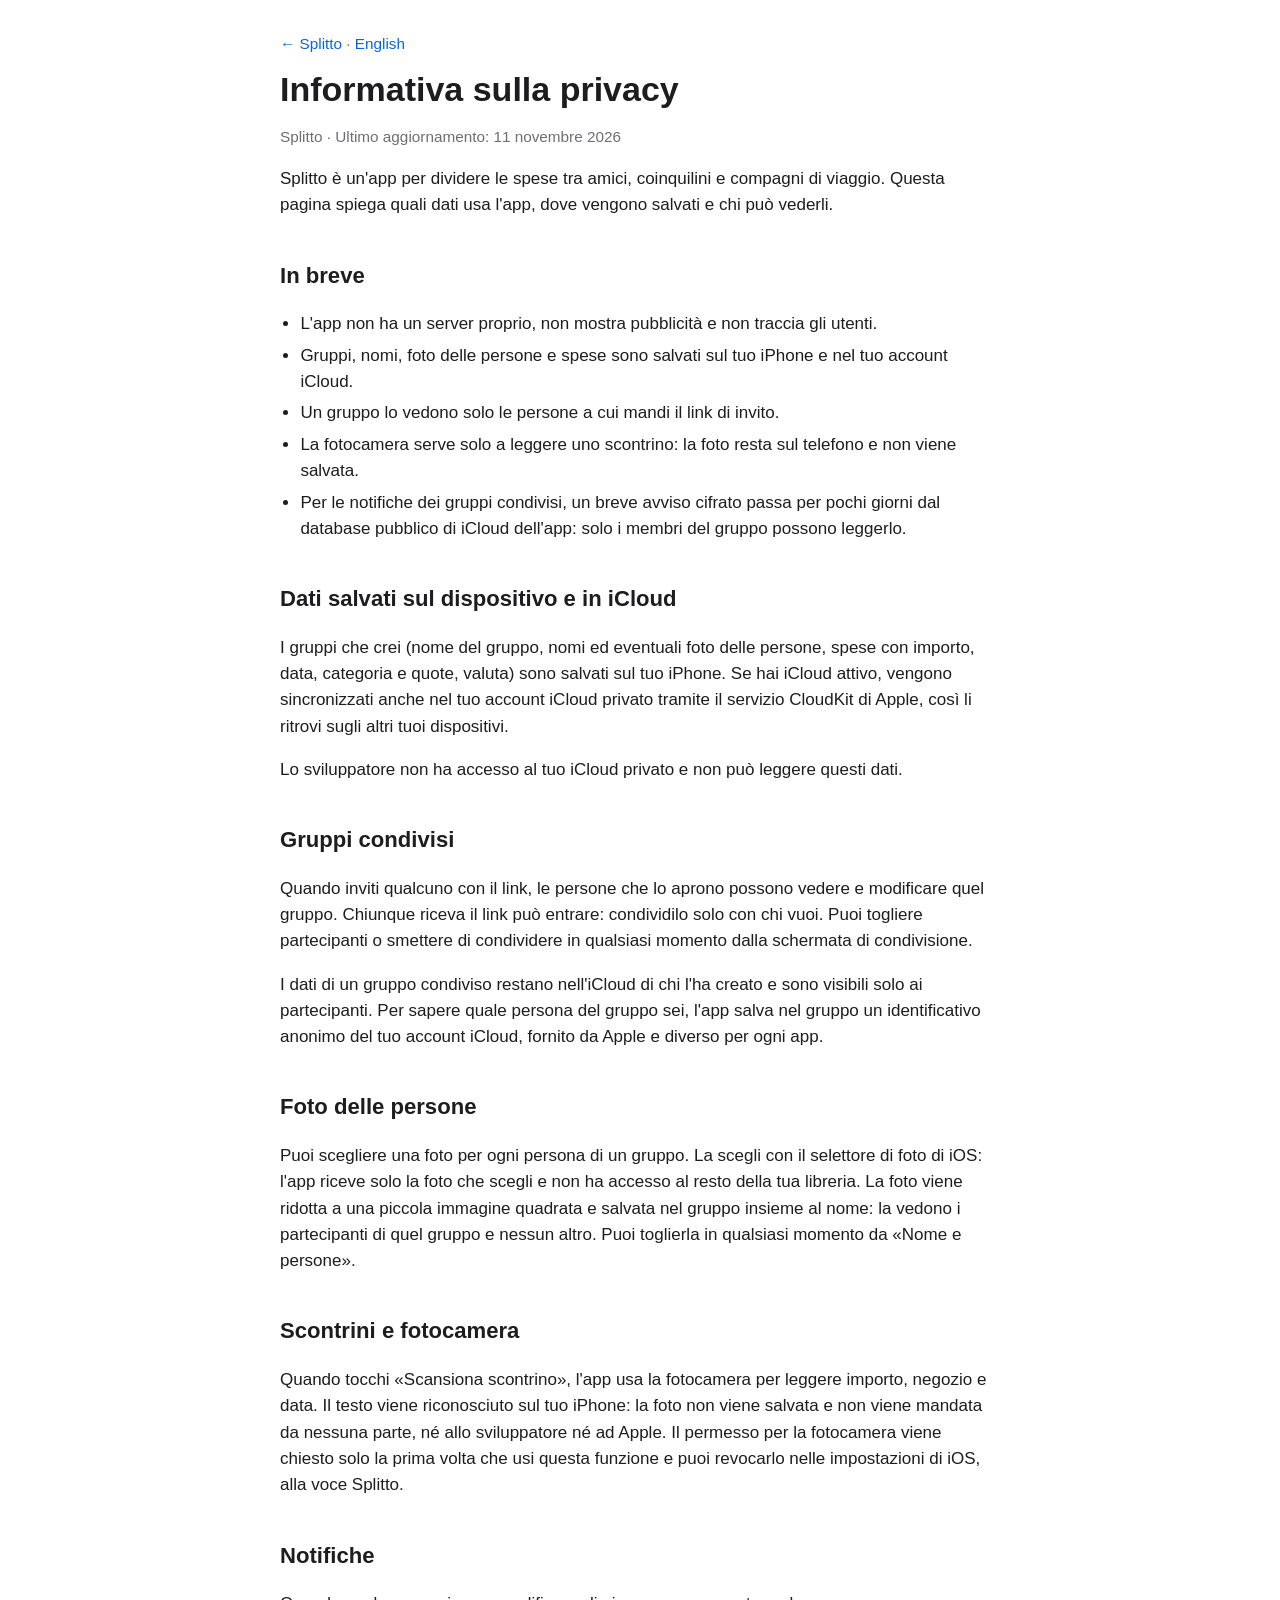
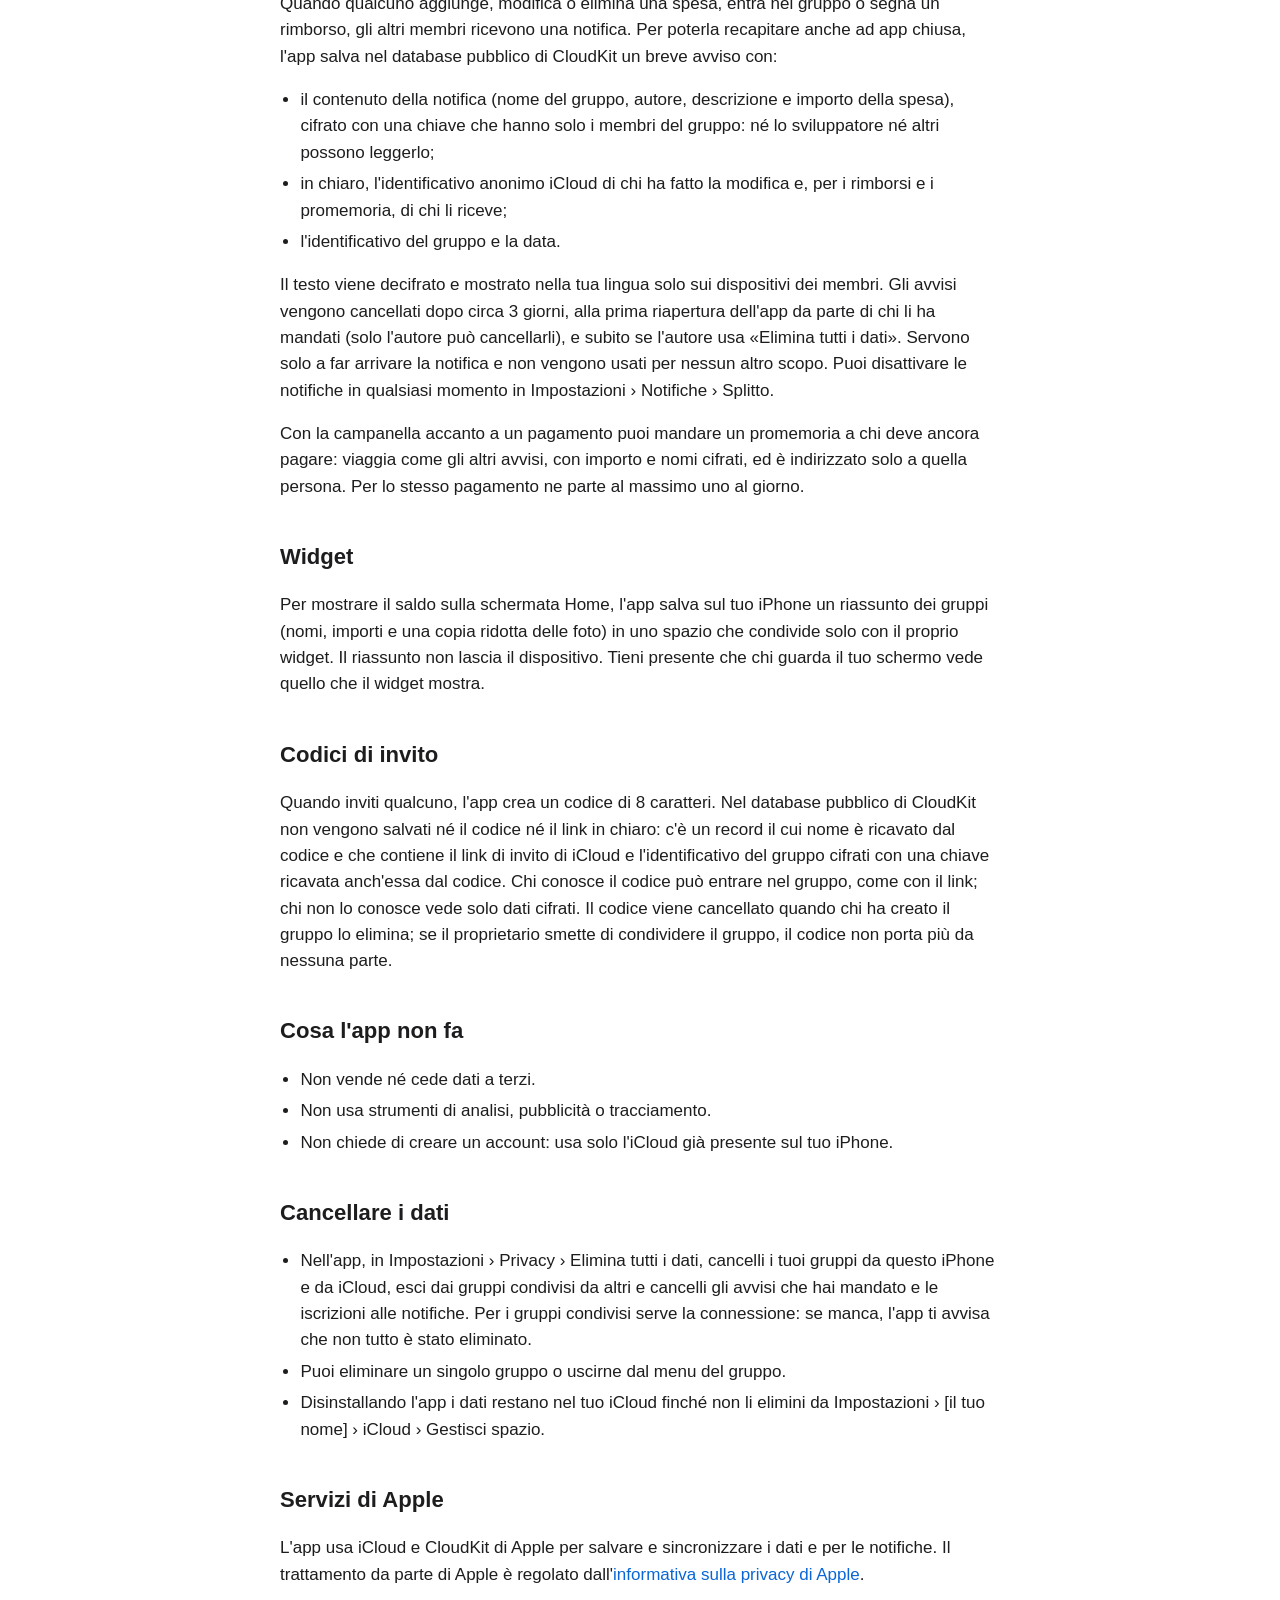
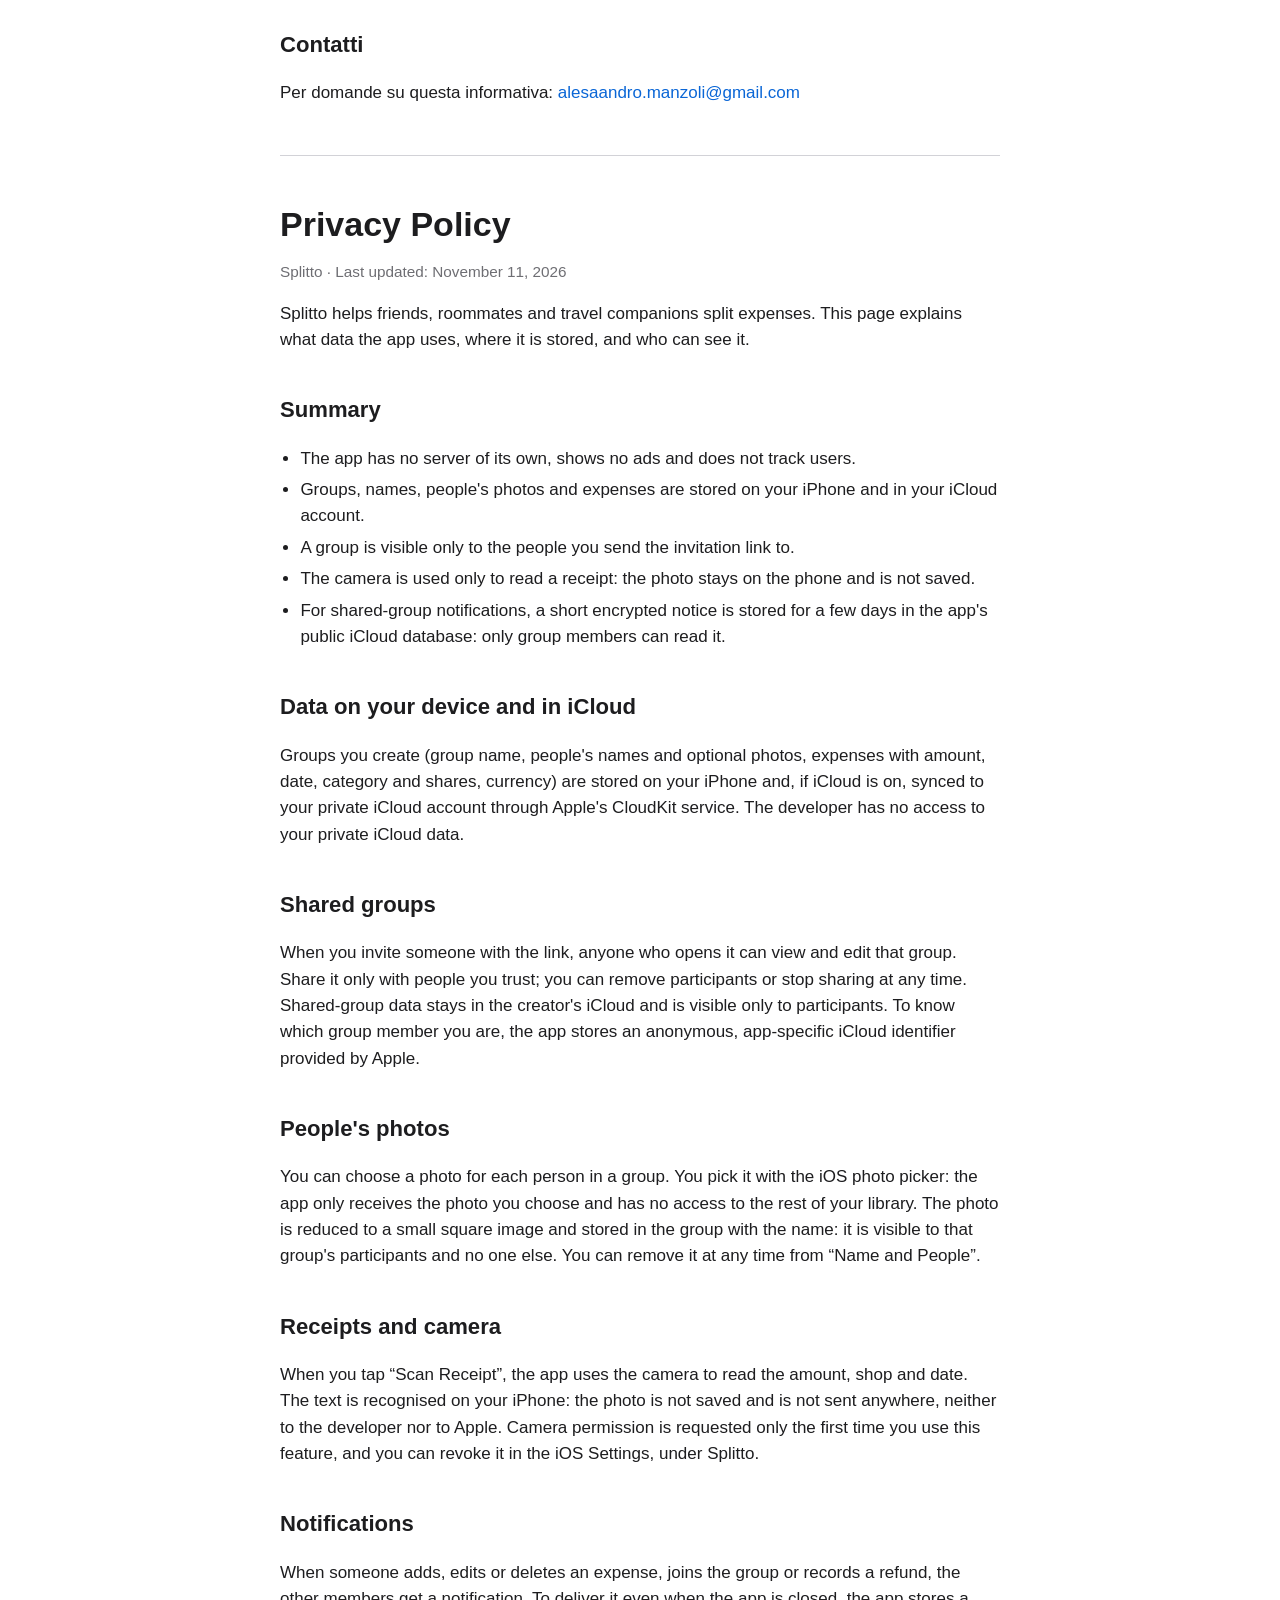
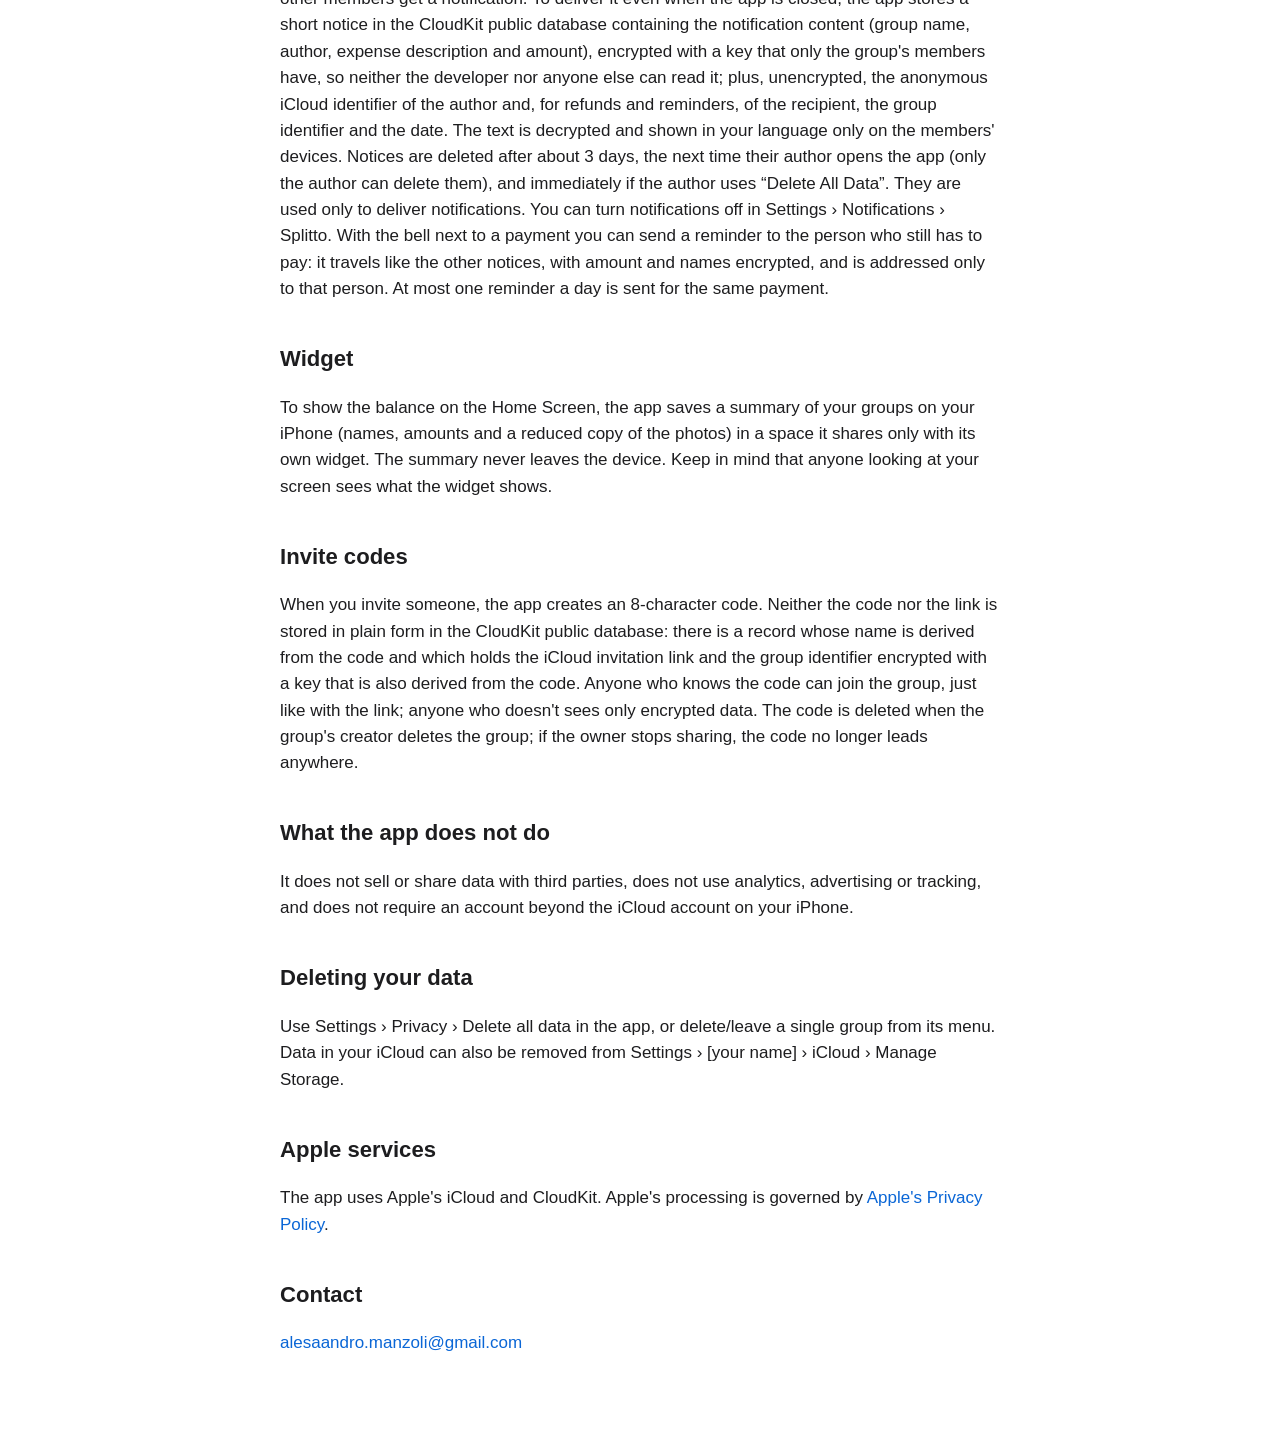
==== commit 76a6ec79: "Aggiorna la privacy policy all'11 novembre 2026 Aggiunge foto delle persone, scontrini e fotocamera," ====
--- a/privacy.html
+++ b/privacy.html
@@ -11,34 +11,45 @@
 <nav><a href="index.html">← Splitto</a> · <a href="#english">English</a></nav>
 
 <h1>Informativa sulla privacy</h1>
-<p class="muted">Splitto · Ultimo aggiornamento: 6 novembre 2026</p>
+<p class="muted">Splitto · Ultimo aggiornamento: 11 novembre 2026</p>
 
 <p>Splitto è un'app per dividere le spese tra amici, coinquilini e compagni di viaggio. Questa pagina spiega quali dati usa l'app, dove vengono salvati e chi può vederli.</p>
 
 <h2>In breve</h2>
 <ul>
 <li>L'app non ha un server proprio, non mostra pubblicità e non traccia gli utenti.</li>
-<li>Gruppi, nomi e spese sono salvati sul tuo iPhone e nel tuo account iCloud.</li>
+<li>Gruppi, nomi, foto delle persone e spese sono salvati sul tuo iPhone e nel tuo account iCloud.</li>
 <li>Un gruppo lo vedono solo le persone a cui mandi il link di invito.</li>
+<li>La fotocamera serve solo a leggere uno scontrino: la foto resta sul telefono e non viene salvata.</li>
 <li>Per le notifiche dei gruppi condivisi, un breve avviso cifrato passa per pochi giorni dal database pubblico di iCloud dell'app: solo i membri del gruppo possono leggerlo.</li>
 </ul>
 
 <h2>Dati salvati sul dispositivo e in iCloud</h2>
-<p>I gruppi che crei (nome del gruppo, nomi delle persone, spese, importi, date e valuta) sono salvati sul tuo iPhone. Se hai iCloud attivo, vengono sincronizzati anche nel tuo account iCloud privato tramite il servizio CloudKit di Apple, così li ritrovi sugli altri tuoi dispositivi.</p>
+<p>I gruppi che crei (nome del gruppo, nomi ed eventuali foto delle persone, spese con importo, data, categoria e quote, valuta) sono salvati sul tuo iPhone. Se hai iCloud attivo, vengono sincronizzati anche nel tuo account iCloud privato tramite il servizio CloudKit di Apple, così li ritrovi sugli altri tuoi dispositivi.</p>
 <p>Lo sviluppatore non ha accesso al tuo iCloud privato e non può leggere questi dati.</p>
 
 <h2>Gruppi condivisi</h2>
 <p>Quando inviti qualcuno con il link, le persone che lo aprono possono vedere e modificare quel gruppo. Chiunque riceva il link può entrare: condividilo solo con chi vuoi. Puoi togliere partecipanti o smettere di condividere in qualsiasi momento dalla schermata di condivisione.</p>
 <p>I dati di un gruppo condiviso restano nell'iCloud di chi l'ha creato e sono visibili solo ai partecipanti. Per sapere quale persona del gruppo sei, l'app salva nel gruppo un identificativo anonimo del tuo account iCloud, fornito da Apple e diverso per ogni app.</p>
 
+<h2>Foto delle persone</h2>
+<p>Puoi scegliere una foto per ogni persona di un gruppo. La scegli con il selettore di foto di iOS: l'app riceve solo la foto che scegli e non ha accesso al resto della tua libreria. La foto viene ridotta a una piccola immagine quadrata e salvata nel gruppo insieme al nome: la vedono i partecipanti di quel gruppo e nessun altro. Puoi toglierla in qualsiasi momento da «Nome e persone».</p>
+
+<h2>Scontrini e fotocamera</h2>
+<p>Quando tocchi «Scansiona scontrino», l'app usa la fotocamera per leggere importo, negozio e data. Il testo viene riconosciuto sul tuo iPhone: la foto non viene salvata e non viene mandata da nessuna parte, né allo sviluppatore né ad Apple. Il permesso per la fotocamera viene chiesto solo la prima volta che usi questa funzione e puoi revocarlo nelle impostazioni di iOS, alla voce Splitto.</p>
+
 <h2>Notifiche</h2>
 <p>Quando qualcuno aggiunge, modifica o elimina una spesa, entra nel gruppo o segna un rimborso, gli altri membri ricevono una notifica. Per poterla recapitare anche ad app chiusa, l'app salva nel database pubblico di CloudKit un breve avviso con:</p>
 <ul>
 <li>il contenuto della notifica (nome del gruppo, autore, descrizione e importo della spesa), cifrato con una chiave che hanno solo i membri del gruppo: né lo sviluppatore né altri possono leggerlo;</li>
-<li>in chiaro, l'identificativo anonimo iCloud di chi ha fatto la modifica e, per i rimborsi, di chi li riceve;</li>
+<li>in chiaro, l'identificativo anonimo iCloud di chi ha fatto la modifica e, per i rimborsi e i promemoria, di chi li riceve;</li>
 <li>l'identificativo del gruppo e la data.</li>
 </ul>
 <p>Il testo viene decifrato e mostrato nella tua lingua solo sui dispositivi dei membri. Gli avvisi vengono cancellati dopo circa 3 giorni, alla prima riapertura dell'app da parte di chi li ha mandati (solo l'autore può cancellarli), e subito se l'autore usa «Elimina tutti i dati». Servono solo a far arrivare la notifica e non vengono usati per nessun altro scopo. Puoi disattivare le notifiche in qualsiasi momento in Impostazioni › Notifiche › Splitto.</p>
+<p>Con la campanella accanto a un pagamento puoi mandare un promemoria a chi deve ancora pagare: viaggia come gli altri avvisi, con importo e nomi cifrati, ed è indirizzato solo a quella persona. Per lo stesso pagamento ne parte al massimo uno al giorno.</p>
+
+<h2>Widget</h2>
+<p>Per mostrare il saldo sulla schermata Home, l'app salva sul tuo iPhone un riassunto dei gruppi (nomi, importi e una copia ridotta delle foto) in uno spazio che condivide solo con il proprio widget. Il riassunto non lascia il dispositivo. Tieni presente che chi guarda il tuo schermo vede quello che il widget mostra.</p>
 
 <h2>Codici di invito</h2>
 <p>Quando inviti qualcuno, l'app crea un codice di 8 caratteri. Nel database pubblico di CloudKit non vengono salvati né il codice né il link in chiaro: c'è un record il cui nome è ricavato dal codice e che contiene il link di invito di iCloud e l'identificativo del gruppo cifrati con una chiave ricavata anch'essa dal codice. Chi conosce il codice può entrare nel gruppo, come con il link; chi non lo conosce vede solo dati cifrati. Il codice viene cancellato quando chi ha creato il gruppo lo elimina; se il proprietario smette di condividere il gruppo, il codice non porta più da nessuna parte.</p>
@@ -66,26 +77,36 @@
 <hr>
 
 <h1 id="english">Privacy Policy</h1>
-<p class="muted">Splitto · Last updated: November 6, 2026</p>
+<p class="muted">Splitto · Last updated: November 11, 2026</p>
 
 <p>Splitto helps friends, roommates and travel companions split expenses. This page explains what data the app uses, where it is stored, and who can see it.</p>
 
 <h2>Summary</h2>
 <ul>
 <li>The app has no server of its own, shows no ads and does not track users.</li>
-<li>Groups, names and expenses are stored on your iPhone and in your iCloud account.</li>
+<li>Groups, names, people's photos and expenses are stored on your iPhone and in your iCloud account.</li>
 <li>A group is visible only to the people you send the invitation link to.</li>
+<li>The camera is used only to read a receipt: the photo stays on the phone and is not saved.</li>
 <li>For shared-group notifications, a short encrypted notice is stored for a few days in the app's public iCloud database: only group members can read it.</li>
 </ul>
 
 <h2>Data on your device and in iCloud</h2>
-<p>Groups you create (group name, people's names, expenses, amounts, dates and currency) are stored on your iPhone and, if iCloud is on, synced to your private iCloud account through Apple's CloudKit service. The developer has no access to your private iCloud data.</p>
+<p>Groups you create (group name, people's names and optional photos, expenses with amount, date, category and shares, currency) are stored on your iPhone and, if iCloud is on, synced to your private iCloud account through Apple's CloudKit service. The developer has no access to your private iCloud data.</p>
 
 <h2>Shared groups</h2>
 <p>When you invite someone with the link, anyone who opens it can view and edit that group. Share it only with people you trust; you can remove participants or stop sharing at any time. Shared-group data stays in the creator's iCloud and is visible only to participants. To know which group member you are, the app stores an anonymous, app-specific iCloud identifier provided by Apple.</p>
 
+<h2>People's photos</h2>
+<p>You can choose a photo for each person in a group. You pick it with the iOS photo picker: the app only receives the photo you choose and has no access to the rest of your library. The photo is reduced to a small square image and stored in the group with the name: it is visible to that group's participants and no one else. You can remove it at any time from “Name and People”.</p>
+
+<h2>Receipts and camera</h2>
+<p>When you tap “Scan Receipt”, the app uses the camera to read the amount, shop and date. The text is recognised on your iPhone: the photo is not saved and is not sent anywhere, neither to the developer nor to Apple. Camera permission is requested only the first time you use this feature, and you can revoke it in the iOS Settings, under Splitto.</p>
+
 <h2>Notifications</h2>
-<p>When someone adds, edits or deletes an expense, joins the group or records a refund, the other members get a notification. To deliver it even when the app is closed, the app stores a short notice in the CloudKit public database containing the notification content (group name, author, expense description and amount), encrypted with a key that only the group's members have, so neither the developer nor anyone else can read it; plus, unencrypted, the anonymous iCloud identifier of the author and, for refunds, of the recipient, the group identifier and the date. The text is decrypted and shown in your language only on the members' devices. Notices are deleted after about 3 days, the next time their author opens the app (only the author can delete them), and immediately if the author uses “Delete All Data”. They are used only to deliver notifications. You can turn notifications off in Settings › Notifications › Splitto.</p>
+<p>When someone adds, edits or deletes an expense, joins the group or records a refund, the other members get a notification. To deliver it even when the app is closed, the app stores a short notice in the CloudKit public database containing the notification content (group name, author, expense description and amount), encrypted with a key that only the group's members have, so neither the developer nor anyone else can read it; plus, unencrypted, the anonymous iCloud identifier of the author and, for refunds and reminders, of the recipient, the group identifier and the date. The text is decrypted and shown in your language only on the members' devices. Notices are deleted after about 3 days, the next time their author opens the app (only the author can delete them), and immediately if the author uses “Delete All Data”. They are used only to deliver notifications. You can turn notifications off in Settings › Notifications › Splitto. With the bell next to a payment you can send a reminder to the person who still has to pay: it travels like the other notices, with amount and names encrypted, and is addressed only to that person. At most one reminder a day is sent for the same payment.</p>
+
+<h2>Widget</h2>
+<p>To show the balance on the Home Screen, the app saves a summary of your groups on your iPhone (names, amounts and a reduced copy of the photos) in a space it shares only with its own widget. The summary never leaves the device. Keep in mind that anyone looking at your screen sees what the widget shows.</p>
 
 <h2>Invite codes</h2>
 <p>When you invite someone, the app creates an 8-character code. Neither the code nor the link is stored in plain form in the CloudKit public database: there is a record whose name is derived from the code and which holds the iCloud invitation link and the group identifier encrypted with a key that is also derived from the code. Anyone who knows the code can join the group, just like with the link; anyone who doesn't sees only encrypted data. The code is deleted when the group's creator deletes the group; if the owner stops sharing, the code no longer leads anywhere.</p>
